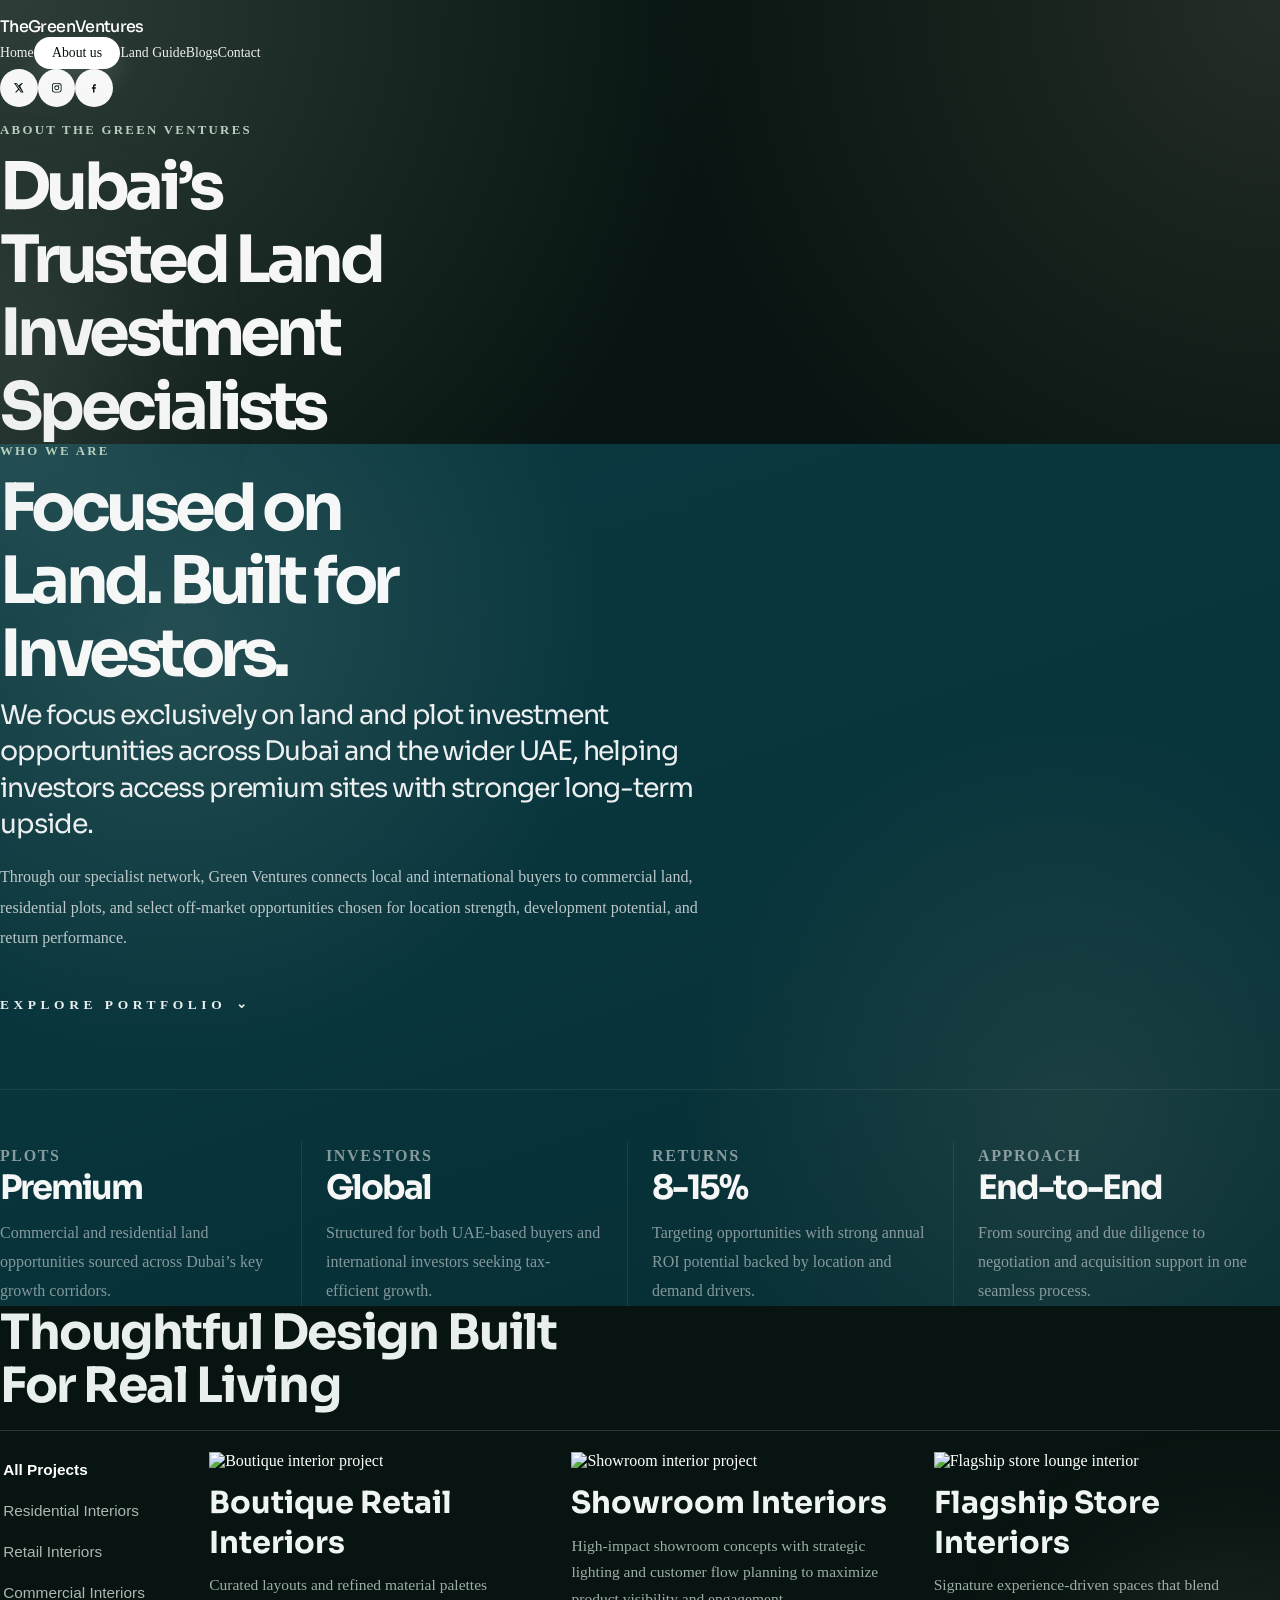
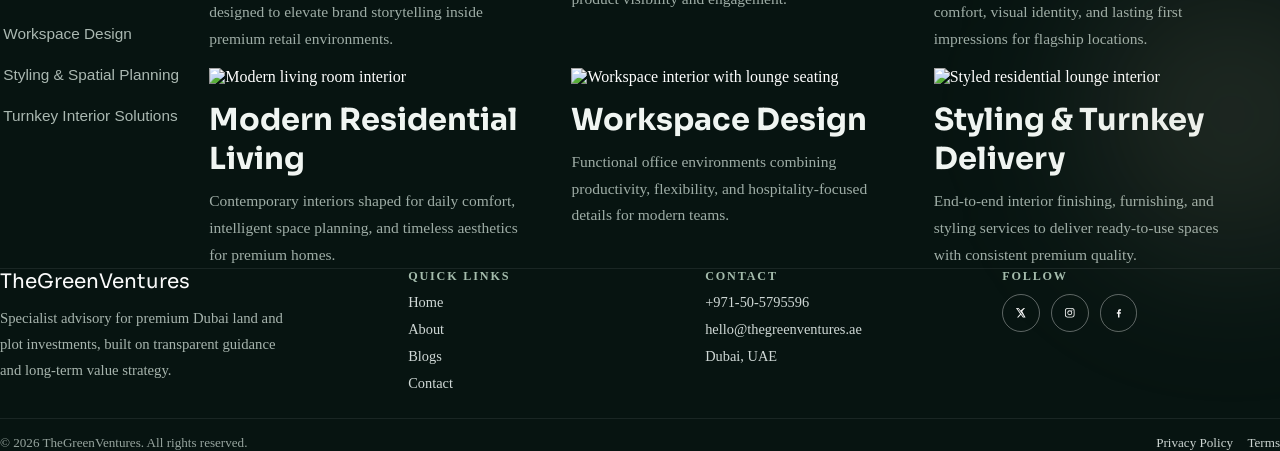
==== about.html @ e8823b94 "Add land investment guide, privacy policy, and terms of use pages" ====
<!DOCTYPE html>
<html lang="en">
  <head>
    <meta charset="UTF-8" />
    <meta name="viewport" content="width=device-width, initial-scale=1.0" />
    <title>About Us | The Green Ventures</title>
    <meta
      name="description"
      content="Learn about The Green Ventures and our specialist approach to premium Dubai land and plot investment."
    />
    <link rel="preconnect" href="https://fonts.googleapis.com" />
    <link rel="preconnect" href="https://fonts.gstatic.com" crossorigin />
    <link
      href="https://fonts.googleapis.com/css2?family=Manrope:wght@400;500;600;700;800&family=Sora:wght@400;500;600;700&display=swap"
      rel="stylesheet"
    />
    <script src="https://cdn.tailwindcss.com"></script>
    <script>
      tailwind.config = {
        theme: {
          extend: {
            colors: {
              pine: "#0f2f2a",
              forest: "#17463d",
              sage: "#b7cfbf",
              sand: "#d7c4a7",
              mist: "#eef4f1",
              ink: "#071411",
            },
            fontFamily: {
              display: ["Sora", "sans-serif"],
              body: ["Manrope", "sans-serif"],
            },
            boxShadow: {
              soft: "0 30px 70px rgba(7, 20, 17, 0.25)",
            },
          },
        },
      };
    </script>
    <link rel="stylesheet" href="assets/css/styles.css" />
  </head>
  <body class="bg-ink font-body text-mist antialiased">
    <div class="page-shell">
      <header class="site-header">
        <div class="header-bar mx-auto grid max-w-[1480px] grid-cols-[1fr_auto] items-center gap-4 px-5 py-6 md:px-8 xl:grid-cols-[1fr_auto_1fr] xl:px-12">
          <a href="index.html" class="logo-wrap">
            <span class="logo-mark">TheGreenVentures</span>
          </a>

          <nav class="nav-panel hidden items-center justify-center gap-6 xl:flex">
            <a class="nav-link" href="index.html">Home</a>
            <a class="nav-link nav-link-active" href="about.html">About us</a>
            <a class="nav-link" href="land-investment-guide.html">Land Guide</a>
            <a class="nav-link" href="blogs.html">Blogs</a>
            <a class="nav-link" href="contact.html">Contact</a>
          </nav>

          <div class="header-socials hidden items-center justify-end gap-3 xl:flex">
            <a class="social-link" href="https://x.com" aria-label="X">
              <svg viewBox="0 0 24 24" aria-hidden="true">
                <path
                  d="M18.244 2H21l-6.01 6.868L22 22h-5.49l-4.3-5.996L6.964 22H4.206l6.43-7.35L2 2h5.63l3.887 5.47zm-.963 18h1.525L6.808 3.894H5.17z"
                ></path>
              </svg>
            </a>
            <a class="social-link" href="https://www.instagram.com" aria-label="Instagram">
              <svg viewBox="0 0 24 24" aria-hidden="true">
                <path
                  d="M7.75 2h8.5A5.75 5.75 0 0 1 22 7.75v8.5A5.75 5.75 0 0 1 16.25 22h-8.5A5.75 5.75 0 0 1 2 16.25v-8.5A5.75 5.75 0 0 1 7.75 2m0 1.8A3.95 3.95 0 0 0 3.8 7.75v8.5a3.95 3.95 0 0 0 3.95 3.95h8.5a3.95 3.95 0 0 0 3.95-3.95v-8.5a3.95 3.95 0 0 0-3.95-3.95zm8.9 1.35a1.2 1.2 0 1 1 0 2.4 1.2 1.2 0 0 1 0-2.4M12 6.85A5.15 5.15 0 1 1 6.85 12 5.15 5.15 0 0 1 12 6.85m0 1.8A3.35 3.35 0 1 0 15.35 12 3.36 3.36 0 0 0 12 8.65"
                ></path>
              </svg>
            </a>
            <a class="social-link" href="https://www.facebook.com" aria-label="Facebook">
              <svg viewBox="0 0 24 24" aria-hidden="true">
                <path
                  d="M13.5 22v-8h2.68l.4-3h-3.08V9.08c0-.87.25-1.46 1.5-1.46h1.6V4.94a19.45 19.45 0 0 0-2.33-.12c-2.3 0-3.87 1.4-3.87 4v2.18H8v3h2.4v8z"
                ></path>
              </svg>
            </a>
          </div>

          <button
            class="menu-toggle xl:hidden"
            type="button"
            aria-expanded="false"
            aria-controls="mobile-menu"
            aria-label="Open menu"
          >
            <span></span>
            <span></span>
          </button>
        </div>

        <div id="mobile-menu" class="mobile-menu xl:hidden">
          <div class="mobile-menu-panel mx-5 rounded-[28px] px-5 py-5 shadow-soft">
            <a class="mobile-link" href="index.html">Home</a>
            <a class="mobile-link mobile-link-active" href="about.html">About us</a>
            <a class="mobile-link" href="land-investment-guide.html">Land Guide</a>
            <a class="mobile-link" href="blogs.html">Blogs</a>
            <a class="mobile-link" href="contact.html">Contact</a>
          </div>
        </div>
      </header>

      <main>
        <section class="px-5 pb-10 pt-12 md:px-8 xl:px-12">
          <div class="mx-auto max-w-[1480px]">
            <p class="section-kicker">About The Green Ventures</p>
            <h1 class="about-title">Dubai’s Trusted Land Investment Specialists</h1>
          </div>
        </section>

        <section class="about-section px-5 py-24 md:px-8 md:py-28 xl:px-12">
          <div class="mx-auto max-w-[1480px]">
            <div class="grid gap-12 lg:grid-cols-[1fr_0.95fr] lg:gap-20">
              <div>
                <p class="section-kicker">Who We Are</p>
                <h2 class="about-title">Focused on Land. Built for Investors.</h2>
              </div>
              <div class="about-copy-wrap">
                <p class="about-lead">
                  We focus exclusively on land and plot investment opportunities across Dubai and the wider UAE,
                  helping investors access premium sites with stronger long-term upside.
                </p>
                <p class="section-copy">
                  Through our specialist network, Green Ventures connects local and international buyers to commercial
                  land, residential plots, and select off-market opportunities chosen for location strength,
                  development potential, and return performance.
                </p>
                <a href="index.html" class="about-link">Explore Portfolio</a>
              </div>
            </div>

            <div class="about-divider"></div>

            <div class="about-stats">
              <article class="about-stat">
                <p class="about-stat-label">Plots</p>
                <h3>Premium</h3>
                <p>Commercial and residential land opportunities sourced across Dubai’s key growth corridors.</p>
              </article>
              <article class="about-stat">
                <p class="about-stat-label">Investors</p>
                <h3>Global</h3>
                <p>Structured for both UAE-based buyers and international investors seeking tax-efficient growth.</p>
              </article>
              <article class="about-stat">
                <p class="about-stat-label">Returns</p>
                <h3>8-15%</h3>
                <p>Targeting opportunities with strong annual ROI potential backed by location and demand drivers.</p>
              </article>
              <article class="about-stat">
                <p class="about-stat-label">Approach</p>
                <h3>End-to-End</h3>
                <p>From sourcing and due diligence to negotiation and acquisition support in one seamless process.</p>
              </article>
            </div>
          </div>
        </section>

        <section class="about-gallery-section px-5 pb-24 md:px-8 md:pb-28 xl:px-12">
          <div class="mx-auto max-w-[1480px]">
            <div class="about-gallery-head">
              <h2>Thoughtful Design Built For Real Living</h2>
            </div>

            <div class="about-gallery-layout">
              <aside class="about-gallery-filters" aria-label="Project categories">
                <button class="about-gallery-filter is-active js-project-filter" type="button" data-filter="all">
                  All Projects
                </button>
                <button class="about-gallery-filter js-project-filter" type="button" data-filter="residential">
                  Residential Interiors
                </button>
                <button class="about-gallery-filter js-project-filter" type="button" data-filter="retail">
                  Retail Interiors
                </button>
                <button class="about-gallery-filter js-project-filter" type="button" data-filter="commercial">
                  Commercial Interiors
                </button>
                <button class="about-gallery-filter js-project-filter" type="button" data-filter="workspace">
                  Workspace Design
                </button>
                <button class="about-gallery-filter js-project-filter" type="button" data-filter="styling">
                  Styling & Spatial Planning
                </button>
                <button class="about-gallery-filter js-project-filter" type="button" data-filter="turnkey">
                  Turnkey Interior Solutions
                </button>
              </aside>

              <div class="about-gallery-grid">
                <article class="about-project-card js-project-card" data-category="retail">
                  <img src="https://images.pexels.com/photos/276583/pexels-photo-276583.jpeg" alt="Boutique interior project" />
                  <h3>Boutique Retail Interiors</h3>
                  <p>
                    Curated layouts and refined material palettes designed to elevate brand storytelling inside premium
                    retail environments.
                  </p>
                </article>

                <article class="about-project-card js-project-card" data-category="commercial">
                  <img src="https://images.pexels.com/photos/1457842/pexels-photo-1457842.jpeg" alt="Showroom interior project" />
                  <h3>Showroom Interiors</h3>
                  <p>
                    High-impact showroom concepts with strategic lighting and customer flow planning to maximize product
                    visibility and engagement.
                  </p>
                </article>

                <article class="about-project-card js-project-card" data-category="retail">
                  <img src="https://images.pexels.com/photos/6585761/pexels-photo-6585761.jpeg" alt="Flagship store lounge interior" />
                  <h3>Flagship Store Interiors</h3>
                  <p>
                    Signature experience-driven spaces that blend comfort, visual identity, and lasting first
                    impressions for flagship locations.
                  </p>
                </article>

                <article class="about-project-card js-project-card" data-category="residential">
                  <img src="https://images.pexels.com/photos/1643383/pexels-photo-1643383.jpeg" alt="Modern living room interior" />
                  <h3>Modern Residential Living</h3>
                  <p>
                    Contemporary interiors shaped for daily comfort, intelligent space planning, and timeless
                    aesthetics for premium homes.
                  </p>
                </article>

                <article class="about-project-card js-project-card" data-category="workspace">
                  <img src="https://images.pexels.com/photos/260931/pexels-photo-260931.jpeg" alt="Workspace interior with lounge seating" />
                  <h3>Workspace Design</h3>
                  <p>
                    Functional office environments combining productivity, flexibility, and hospitality-focused details
                    for modern teams.
                  </p>
                </article>

                <article class="about-project-card js-project-card" data-category="styling turnkey">
                  <img src="https://images.pexels.com/photos/1454806/pexels-photo-1454806.jpeg" alt="Styled residential lounge interior" />
                  <h3>Styling & Turnkey Delivery</h3>
                  <p>
                    End-to-end interior finishing, furnishing, and styling services to deliver ready-to-use spaces with
                    consistent premium quality.
                  </p>
                </article>
              </div>
            </div>
          </div>
        </section>
      </main>

      <footer id="contact" class="site-footer px-5 py-14 md:px-8 md:py-16 xl:px-12">
        <div class="mx-auto max-w-[1480px]">
          <div class="footer-top">
            <div>
              <p class="footer-brand">TheGreenVentures</p>
              <p class="footer-tagline">
                Specialist advisory for premium Dubai land and plot investments, built on transparent guidance and
                long-term value strategy.
              </p>
            </div>

            <div class="footer-links">
              <p>Quick Links</p>
              <a href="index.html">Home</a>
              <a href="about.html">About</a>
              <a href="blogs.html">Blogs</a>
              <a href="contact.html">Contact</a>
            </div>

            <div class="footer-contact">
              <p>Contact</p>
              <a href="tel:+971505795596">+971-50-5795596</a>
              <a href="mailto:hello@thegreenventures.ae">hello@thegreenventures.ae</a>
              <span>Dubai, UAE</span>
            </div>

            <div class="footer-social">
              <p>Follow</p>
              <div>
                <a class="social-link" href="https://x.com" aria-label="X">
                  <svg viewBox="0 0 24 24" aria-hidden="true">
                    <path
                      d="M18.244 2H21l-6.01 6.868L22 22h-5.49l-4.3-5.996L6.964 22H4.206l6.43-7.35L2 2h5.63l3.887 5.47zm-.963 18h1.525L6.808 3.894H5.17z"
                    ></path>
                  </svg>
                </a>
                <a class="social-link" href="https://www.instagram.com" aria-label="Instagram">
                  <svg viewBox="0 0 24 24" aria-hidden="true">
                    <path
                      d="M7.75 2h8.5A5.75 5.75 0 0 1 22 7.75v8.5A5.75 5.75 0 0 1 16.25 22h-8.5A5.75 5.75 0 0 1 2 16.25v-8.5A5.75 5.75 0 0 1 7.75 2m0 1.8A3.95 3.95 0 0 0 3.8 7.75v8.5a3.95 3.95 0 0 0 3.95 3.95h8.5a3.95 3.95 0 0 0 3.95-3.95v-8.5a3.95 3.95 0 0 0-3.95-3.95zm8.9 1.35a1.2 1.2 0 1 1 0 2.4 1.2 1.2 0 0 1 0-2.4M12 6.85A5.15 5.15 0 1 1 6.85 12 5.15 5.15 0 0 1 12 6.85m0 1.8A3.35 3.35 0 1 0 15.35 12 3.36 3.36 0 0 0 12 8.65"
                    ></path>
                  </svg>
                </a>
                <a class="social-link" href="https://www.facebook.com" aria-label="Facebook">
                  <svg viewBox="0 0 24 24" aria-hidden="true">
                    <path
                      d="M13.5 22v-8h2.68l.4-3h-3.08V9.08c0-.87.25-1.46 1.5-1.46h1.6V4.94a19.45 19.45 0 0 0-2.33-.12c-2.3 0-3.87 1.4-3.87 4v2.18H8v3h2.4v8z"
                    ></path>
                  </svg>
                </a>
              </div>
            </div>
          </div>

          <div class="footer-bottom">
            <p>© 2026 TheGreenVentures. All rights reserved.</p>
            <div>
              <a href="privacy.html">Privacy Policy</a>
              <a href="terms.html">Terms</a>
            </div>
          </div>
        </div>
      </footer>
    </div>

    <script src="https://code.jquery.com/jquery-3.7.1.min.js"></script>
    <script src="assets/js/main.js"></script>
  </body>
</html>
---- assets/css/styles.css ----
:root {
  color-scheme: dark;
  --page-bg: #071411;
  --header-glass: rgba(223, 236, 230, 0.09);
  --panel-stroke: rgba(255, 255, 255, 0.14);
  --text-soft: rgba(255, 255, 255, 0.72);
  --text-muted: rgba(255, 255, 255, 0.58);
  --hero-image:
    url("../images/hero-image1.png");
}

*,
*::before,
*::after {
  box-sizing: border-box;
}

html {
  scroll-behavior: smooth;
}

body {
  margin: 0;
  min-height: 100vh;
  background:
    radial-gradient(circle at top left, rgba(183, 207, 191, 0.22), transparent 30%),
    radial-gradient(circle at top right, rgba(215, 196, 167, 0.14), transparent 26%),
    var(--page-bg);
}

a {
  text-decoration: none;
}

button,
a {
  -webkit-tap-highlight-color: transparent;
}

.page-shell {
  position: relative;
  overflow: clip;
}

.page-shell::before,
.page-shell::after {
  content: "";
  position: absolute;
  border-radius: 999px;
  filter: blur(80px);
  pointer-events: none;
  z-index: 0;
}

.page-shell::before {
  top: 16rem;
  left: -9rem;
  width: 16rem;
  height: 16rem;
  background: rgba(183, 207, 191, 0.14);
}

.page-shell::after {
  right: -6rem;
  bottom: 12rem;
  width: 18rem;
  height: 18rem;
  background: rgba(215, 196, 167, 0.12);
}

.site-header {
  transition:
    background-color 220ms ease,
    backdrop-filter 220ms ease,
    border-color 220ms ease,
    padding 220ms ease;
}

.site-header.is-scrolled {
  backdrop-filter: blur(18px);
  background: linear-gradient(180deg, rgba(8, 19, 16, 0.24), rgba(8, 19, 16, 0.08));
}

.header-bar {
  position: relative;
  padding-top: 1rem;
  padding-bottom: 1rem;
  transition: padding 220ms ease;
}

.site-header.is-scrolled .header-bar {
  padding-top: 0.5rem;
  padding-bottom: 0.5rem;
}

.logo-wrap {
  display: inline-flex;
  flex-direction: row;
  align-items: center;
  color: white;
}

.logo-mark {
  font-family: "Sora", sans-serif;
  font-size: 1rem;
  font-weight: 500;
  letter-spacing: -0.04em;
  white-space: nowrap;
}

.nav-panel {
  display: none;
  justify-self: center;
}

.nav-link {
  border-radius: 999px;
  padding: 0.5rem 0;
  font-size: 0.86rem;
  font-weight: 500;
  color: rgba(255, 255, 255, 0.92);
  transition:
    background-color 180ms ease,
    color 180ms ease,
    transform 180ms ease;
}

.nav-link:hover {
  color: white;
  transform: translateY(-1px);
}

.nav-link-active {
  background: white;
  color: #071411;
  padding: 0.5rem 1.15rem;
  box-shadow: 0 12px 24px rgba(255, 255, 255, 0.12);
}

.nav-link-active:hover {
  color: #071411;
  background: white;
}

.header-socials {
  display: none;
  justify-self: end;
}

.social-link {
  display: inline-flex;
  align-items: center;
  justify-content: center;
  width: 2.35rem;
  height: 2.35rem;
  border-radius: 999px;
  border: 0;
  background: rgba(255, 255, 255, 0.96);
  color: #071411;
  transition:
    transform 180ms ease,
    background-color 180ms ease,
    color 180ms ease;
}

.social-link:hover {
  background: rgba(255, 255, 255, 0.82);
  color: #071411;
  transform: translateY(-2px);
}

.social-link svg {
  width: 0.72rem;
  height: 0.72rem;
  fill: currentColor;
}

.menu-toggle {
  display: inline-flex;
  flex-direction: column;
  justify-content: center;
  gap: 0.34rem;
  width: 3.2rem;
  height: 3.2rem;
  border: 1px solid rgba(255, 255, 255, 0.14);
  border-radius: 999px;
  background: rgba(255, 255, 255, 0.12);
  backdrop-filter: blur(18px);
  padding: 0 0.85rem;
}

@media (min-width: 1280px) {
  .nav-panel {
    display: flex;
  }

  .header-socials {
    display: flex;
  }

  .menu-toggle {
    display: none;
  }
}

.menu-toggle span {
  display: block;
  height: 2px;
  width: 100%;
  background: white;
  transition:
    transform 180ms ease,
    opacity 180ms ease;
}

.menu-toggle.is-open span:first-child {
  transform: translateY(5px) rotate(45deg);
}

.menu-toggle.is-open span:last-child {
  transform: translateY(-5px) rotate(-45deg);
}

.mobile-menu {
  display: none;
  padding-bottom: 1rem;
}

.mobile-menu-panel {
  border: 1px solid rgba(255, 255, 255, 0.14);
  background: rgba(11, 28, 24, 0.82);
  backdrop-filter: blur(26px);
}

.mobile-link {
  display: block;
  padding: 0.95rem 0;
  border-bottom: 1px solid rgba(255, 255, 255, 0.08);
  color: white;
  font-size: 1rem;
  font-weight: 600;
}

.mobile-link:last-of-type {
  border-bottom: 0;
}

.mobile-link-active {
  color: #b7cfbf;
}

.hero-shell {
  background: #10201d;
}

.hero-media,
.hero-overlay {
  position: absolute;
  inset: 0;
}

.hero-media {
  background:
    linear-gradient(105deg, rgba(15, 47, 42, 0.20), rgba(23, 70, 61, 0.28) 48%, rgba(7, 20, 17, 0.20)),
    var(--hero-image) center center / cover no-repeat;
  transform: scale(1.05);
  transform-origin: center;
  transition: transform 500ms ease-out;
}

.hero-overlay {
  background:
    linear-gradient(180deg, rgba(10, 20, 17, 0.14) 0%, rgba(15, 47, 42, 0.2) 38%, rgba(7, 20, 17, 0.72) 100%),
    linear-gradient(90deg, rgba(7, 20, 17, 0.36) 0%, rgba(23, 70, 61, 0.11) 42%, rgba(7, 20, 17, 0.3) 100%);
}

.hero-content {
  transition: transform 260ms ease-out;
}

.hero-title {
  margin: 0;
  max-width: 12ch;
  font-size: clamp(3.4rem, 6.3vw, 6.4rem);
  line-height: 0.94;
  font-weight: 500;
  letter-spacing: -0.08em;
  text-wrap: balance;
}

.hero-intro {
  display: flex;
  max-width: 46rem;
  flex-direction: column;
  gap: 1.4rem;
}

.hero-description {
  margin: 0;
  max-width: 40rem;
  font-size: clamp(0.98rem, 1.2vw, 1.16rem);
  line-height: 1.7;
  color: rgba(255, 255, 255, 0.88);
}

.hero-cta-group {
  display: flex;
  align-items: center;
  gap: 0.8rem;
  flex-wrap: wrap;
}

.hero-cta {
  display: inline-flex;
  gap: 0.58rem;
  width: fit-content;
  align-items: center;
  justify-content: center;
  border-radius: 999px;
  border: 0;
  background: linear-gradient(135deg, rgba(15, 47, 42, 0.94), rgba(23, 70, 61, 0.9));
  box-shadow: 0 14px 34px rgba(7, 20, 17, 0.35);
  padding: 1rem 1.75rem;
  font-size: 0.78rem;
  font-weight: 800;
  letter-spacing: 0.2em;
  text-transform: uppercase;
  color: white;
  transition:
    transform 180ms ease,
    background-color 180ms ease,
    box-shadow 180ms ease;
}

.hero-cta img {
  width: 0.92rem;
  height: 0.92rem;
  filter: invert(97%) sepia(8%) saturate(287%) hue-rotate(77deg) brightness(104%) contrast(96%);
}

.hero-cta:hover {
  background: linear-gradient(135deg, rgba(15, 47, 42, 1), rgba(23, 70, 61, 0.96));
  box-shadow: 0 16px 38px rgba(7, 20, 17, 0.46);
  transform: translateY(-2px);
}

.hero-cta-secondary {
  background: linear-gradient(135deg, rgba(183, 207, 191, 0.95), rgba(162, 189, 171, 0.9));
  color: #0f2f2a;
  box-shadow: 0 14px 30px rgba(7, 20, 17, 0.2);
}

.hero-cta-secondary:hover {
  background: linear-gradient(135deg, rgba(197, 218, 203, 0.98), rgba(173, 199, 181, 0.95));
  box-shadow: 0 16px 34px rgba(7, 20, 17, 0.26);
}

.feature-card,
.detail-card {
  border: 1px solid rgba(255, 255, 255, 0.12);
  background: rgba(238, 244, 241, 0.1);
  backdrop-filter: blur(26px);
  box-shadow: 0 30px 70px rgba(7, 20, 17, 0.24);
}

.feature-card {
  display: grid;
  grid-template-columns: 110px 1fr;
  gap: 1rem;
  align-items: center;
  border-radius: 28px;
  padding: 1rem;
}

.feature-card-thumb {
  display: flex;
  align-items: center;
  justify-content: center;
  min-height: 132px;
  border-radius: 22px;
  background:
    radial-gradient(circle at top, rgba(255, 255, 255, 0.6), transparent 55%),
    linear-gradient(180deg, rgba(215, 196, 167, 0.95), rgba(183, 207, 191, 0.85));
  color: #17463d;
  font-family: "Sora", sans-serif;
  font-size: 2rem;
  font-weight: 700;
}

.feature-card-copy {
  color: white;
}

.feature-card-label {
  margin: 0 0 0.45rem;
  font-size: 0.82rem;
  font-weight: 700;
  letter-spacing: 0.18em;
  text-transform: uppercase;
  color: rgba(255, 255, 255, 0.6);
}

.feature-card h2 {
  margin: 0;
  font-size: 1.5rem;
  font-family: "Sora", sans-serif;
}

.feature-card p {
  margin: 0.65rem 0 0;
  color: var(--text-soft);
  line-height: 1.7;
}

.feature-card a {
  display: inline-flex;
  align-items: center;
  gap: 0.5rem;
  margin-top: 1rem;
  font-size: 0.82rem;
  font-weight: 800;
  letter-spacing: 0.22em;
  text-transform: uppercase;
  color: white;
}

.feature-card a::after {
  content: "↗";
  font-size: 1rem;
}

.detail-card {
  border-radius: 28px;
  padding: 1.7rem;
}

.detail-label,
.section-kicker {
  margin: 0 0 0.85rem;
  font-size: 0.8rem;
  font-weight: 800;
  letter-spacing: 0.18em;
  text-transform: uppercase;
  color: #b7cfbf;
}

.detail-card h3 {
  margin: 0 0 0.8rem;
  font-family: "Sora", sans-serif;
  font-size: 2.1rem;
  letter-spacing: -0.05em;
  color: white;
}

.detail-card p,
.section-copy {
  margin: 0;
  font-size: 1rem;
  line-height: 1.9;
  color: var(--text-soft);
}

.about-section {
  background:
    radial-gradient(circle at 14% 22%, rgba(183, 207, 191, 0.15), transparent 33%),
    radial-gradient(circle at 84% 78%, rgba(215, 196, 167, 0.1), transparent 31%),
    linear-gradient(162deg, #0b3941 0%, #08343b 55%, #062d33 100%);
}

.about-title {
  margin: 0;
  max-width: 8ch;
  font-family: "Sora", sans-serif;
  font-size: clamp(2.9rem, 5.1vw, 5rem);
  line-height: 1.12;
  letter-spacing: -0.07em;
  color: rgba(255, 255, 255, 0.96);
}

.about-copy-wrap {
  display: flex;
  max-width: 44rem;
  flex-direction: column;
  gap: 1.25rem;
  padding-top: 0.35rem;
}

.about-lead {
  margin: 0;
  font-family: "Sora", sans-serif;
  font-size: clamp(1.4rem, 2.1vw, 2.1rem);
  line-height: 1.35;
  letter-spacing: -0.04em;
  color: rgba(255, 255, 255, 0.92);
}

.about-link {
  display: inline-flex;
  width: fit-content;
  margin-top: 1.5rem;
  font-size: 0.84rem;
  font-weight: 800;
  letter-spacing: 0.34em;
  text-transform: uppercase;
  color: rgba(255, 255, 255, 0.92);
}

.about-link::after {
  content: "⌄";
  margin-left: 0.6rem;
  font-size: 0.8rem;
  transform: translateY(-1px);
}

.about-divider {
  margin-top: 4.75rem;
  height: 1px;
  background: rgba(255, 255, 255, 0.08);
}

.about-stats {
  display: grid;
  grid-template-columns: repeat(4, minmax(0, 1fr));
  gap: 1.5rem;
  padding-top: 3.25rem;
}

.about-stat {
  padding-right: 1.5rem;
  border-right: 1px solid rgba(255, 255, 255, 0.08);
}

.about-stat:last-child {
  border-right: 0;
}

.about-stat-label {
  margin: 0 0 1.75rem;
  font-size: 0.82rem;
  font-weight: 700;
  letter-spacing: 0.1em;
  text-transform: uppercase;
  color: rgba(255, 255, 255, 0.45);
}

.about-stat h3 {
  margin: 0 0 0.9rem;
  font-family: "Sora", sans-serif;
  font-size: clamp(2.1rem, 2.5vw, 2.95rem);
  line-height: 1;
  letter-spacing: -0.06em;
  color: rgba(255, 255, 255, 0.96);
}

.about-stat p {
  margin: 0;
  max-width: 18rem;
  font-size: 1rem;
  line-height: 1.8;
  color: rgba(255, 255, 255, 0.5);
}

.about-gallery-section {
  position: relative;
}

.about-gallery-head {
  padding-bottom: 1.1rem;
  border-bottom: 1px solid rgba(183, 207, 191, 0.2);
}

.about-gallery-head h2 {
  margin: 0;
  max-width: 16ch;
  font-family: "Sora", sans-serif;
  font-size: clamp(1.8rem, 3.8vw, 3.2rem);
  line-height: 1.1;
  letter-spacing: -0.03em;
  color: rgba(242, 249, 246, 0.96);
}

.about-gallery-layout {
  display: grid;
  grid-template-columns: 190px minmax(0, 1fr);
  gap: 1.2rem;
  margin-top: 1.3rem;
}

.about-gallery-filters {
  display: grid;
  align-content: start;
  gap: 0.32rem;
}

.about-gallery-filter {
  border: 0;
  background: transparent;
  padding: 0.45rem 0.2rem;
  text-align: left;
  font-size: 0.96rem;
  line-height: 1.4;
  color: rgba(211, 225, 217, 0.8);
  cursor: pointer;
  transition: color 180ms ease, transform 180ms ease;
}

.about-gallery-filter:hover {
  color: rgba(244, 250, 247, 0.96);
  transform: translateX(2px);
}

.about-gallery-filter.is-active {
  color: #ffffff;
  font-weight: 700;
}

.about-gallery-grid {
  display: grid;
  grid-template-columns: repeat(3, minmax(0, 1fr));
  gap: 1rem;
}

.about-project-card {
  border: 0;
  border-radius: 0;
  overflow: hidden;
  background: transparent;
  opacity: 1;
  transform: translateY(0);
  transition:
    opacity 320ms ease,
    transform 320ms ease,
    box-shadow 220ms ease;
}

.about-project-card.is-hidden {
  display: none;
}

.about-project-card.is-hiding,
.about-project-card.is-showing {
  opacity: 0;
  transform: translateY(10px);
}

.about-project-card:hover {
  box-shadow: 0 18px 32px rgba(0, 0, 0, 0.24);
}

.about-project-card img {
  width: 100%;
  aspect-ratio: 4 / 3;
  object-fit: cover;
}

.about-project-card h3 {
  margin: 0.9rem 0 0;
  font-family: "Sora", sans-serif;
  font-size: 1.9rem;
  line-height: 1.3;
  color: rgba(245, 250, 247, 0.98);
}

.about-project-card p {
  margin: 0.55rem 0 0;
  max-width: 40ch;
  font-size: 0.97rem;
  line-height: 1.72;
  color: rgba(212, 226, 218, 0.74);
}

.showcase-section {
  background: #ffffff;
}

.about-showcase {
  position: relative;
  overflow: hidden;
  max-width: 1080px;
  min-height: clamp(320px, 40vw, 520px);
  margin: 0 auto;
  border-radius: 0;
  background: #111111;
  box-shadow: 0 30px 70px rgba(7, 20, 17, 0.12);
}

.about-showcase-image {
  display: block;
  width: 100%;
  height: 100%;
  min-height: clamp(320px, 40vw, 520px);
  object-fit: cover;
}

.about-showcase-overlay {
  position: absolute;
  inset: 0;
  display: flex;
  flex-direction: column;
  align-items: center;
  justify-content: center;
  padding: 2rem;
  text-align: center;
  background: linear-gradient(180deg, rgba(7, 20, 17, 0.18), rgba(7, 20, 17, 0.35));
}

.about-showcase-kicker {
  margin-bottom: 1rem;
  color: rgba(255, 255, 255, 0.72);
}

.about-showcase-title {
  margin: 0;
  max-width: 14ch;
  font-family: "Sora", sans-serif;
  font-size: clamp(2.7rem, 5vw, 5rem);
  line-height: 1.05;
  letter-spacing: -0.07em;
  color: rgba(255, 255, 255, 0.97);
}

.about-showcase-copy {
  margin: 1.4rem 0 0;
  max-width: 50rem;
  font-size: clamp(1rem, 1.45vw, 1.28rem);
  line-height: 1.85;
  color: rgba(255, 255, 255, 0.76);
}

.about-showcase-faces {
  display: flex;
  margin-top: 2rem;
}

.about-showcase-avatar {
  display: inline-flex;
  align-items: center;
  justify-content: center;
  width: 3.35rem;
  height: 3.35rem;
  margin-left: -0.45rem;
  border: 2px solid rgba(255, 255, 255, 0.35);
  border-radius: 999px;
  object-fit: cover;
  background: rgba(255, 255, 255, 0.9);
}

.about-showcase-avatar:first-child {
  margin-left: 0;
}

.about-showcase-rating {
  margin-top: 1.6rem;
  text-align: center;
}

.about-showcase-stars {
  font-size: 1.2rem;
  letter-spacing: 0.3em;
  color: #facc15;
}

.about-showcase-rating p {
  margin: 0.9rem 0 0;
  font-size: 0.92rem;
  font-weight: 700;
  letter-spacing: 0.42em;
  text-transform: uppercase;
  color: rgba(255, 255, 255, 0.84);
}

.section-title {
  margin: 0;
  max-width: 12ch;
  font-family: "Sora", sans-serif;
  font-size: clamp(2.4rem, 4vw, 4.6rem);
  line-height: 1.04;
  letter-spacing: -0.06em;
  color: white;
}

.services-section {
  background:
    radial-gradient(circle at 12% 18%, rgba(183, 207, 191, 0.16), transparent 32%),
    radial-gradient(circle at 86% 78%, rgba(215, 196, 167, 0.1), transparent 34%),
    linear-gradient(160deg, #0a3a41 0%, #083238 48%, #062a2f 100%);
}

.services-heading {
  margin: 0;
  max-width: 100%;
  font-family: "Sora", sans-serif;
  font-size: clamp(2.1rem, 3.6vw, 3.2rem);
  line-height: 1.1;
  letter-spacing: -0.04em;
  color: rgba(255, 255, 255, 0.96);
}

.services-intro {
  max-width: 760px;
  margin: 0 auto;
  text-align: center;
}

.services-subcopy {
  margin: 1rem 0 0;
  font-size: clamp(1rem, 1.3vw, 1.24rem);
  line-height: 1.8;
  color: rgba(255, 255, 255, 0.82);
}

.investment-grid {
  display: grid;
  grid-template-columns: repeat(4, minmax(0, 1fr));
  gap: 1rem;
  margin-top: 2.2rem;
}

.investment-card {
  border: 1px solid rgba(214, 198, 164, 0.3);
  border-radius: 14px;
  background:
    linear-gradient(180deg, rgba(255, 255, 255, 0.04), rgba(255, 255, 255, 0.02)),
    rgba(5, 37, 41, 0.76);
  backdrop-filter: blur(10px);
  box-shadow: 0 16px 38px rgba(5, 18, 16, 0.22);
  padding: 1rem 1rem 0.95rem;
  transition:
    transform 220ms ease,
    box-shadow 220ms ease,
    border-color 220ms ease,
    background-color 220ms ease;
}

.investment-card:hover {
  transform: translateY(-4px);
  border-color: rgba(242, 224, 184, 0.55);
  box-shadow:
    0 22px 48px rgba(5, 18, 16, 0.34),
    0 0 0 1px rgba(242, 224, 184, 0.12) inset;
  background:
    linear-gradient(180deg, rgba(255, 255, 255, 0.07), rgba(255, 255, 255, 0.03)),
    rgba(5, 37, 41, 0.84);
}

.investment-card:hover .investment-location {
  color: rgba(250, 241, 222, 0.98);
}

.investment-card-top {
  display: flex;
  align-items: center;
  justify-content: space-between;
  gap: 0.65rem;
}

.investment-location {
  margin: 0;
  font-family: "Sora", sans-serif;
  font-size: 1.34rem;
  font-weight: 600;
  line-height: 1.2;
  color: rgba(255, 255, 255, 0.96);
}

.investment-badge {
  border: 1px solid rgba(214, 198, 164, 0.35);
  border-radius: 999px;
  padding: 0.28rem 0.58rem;
  font-size: 0.64rem;
  font-weight: 700;
  letter-spacing: 0.08em;
  text-transform: uppercase;
  color: rgba(242, 224, 184, 0.94);
  background: rgba(214, 198, 164, 0.1);
}

.investment-note {
  margin: 0.78rem 0 0;
  font-size: 0.9rem;
  line-height: 1.62;
  color: rgba(226, 236, 230, 0.72);
}

.investment-metrics {
  display: grid;
  gap: 0.5rem;
  margin-top: 0.92rem;
  padding-top: 0.72rem;
  border-top: 1px solid rgba(214, 198, 164, 0.16);
}

.investment-metrics p {
  display: flex;
  justify-content: space-between;
  align-items: baseline;
  gap: 0.9rem;
  margin: 0;
  font-size: 0.86rem;
  color: rgba(229, 235, 231, 0.8);
}

.investment-metrics strong {
  font-weight: 700;
  color: rgba(242, 224, 184, 0.96);
}

.investment-metrics span {
  font-weight: 600;
  color: rgba(247, 250, 248, 0.95);
}

.featured-plot-section {
  background: #ffffff;
}

.featured-plot-shell {
  position: relative;
  overflow: hidden;
  border-radius: 18px;
  min-height: clamp(540px, 58vw, 700px);
  background: #0d2926;
  box-shadow: 0 26px 60px rgba(8, 22, 20, 0.2);
}

.featured-plot-bg {
  position: absolute;
  inset: 0;
  width: 100%;
  height: 100%;
  object-fit: cover;
}

.featured-plot-overlay {
  position: absolute;
  inset: 0;
  background:
    linear-gradient(100deg, rgba(0, 0, 0, 0.42) 0%, rgba(0, 0, 0, 0.28) 45%, rgba(0, 0, 0, 0.16) 100%),
    linear-gradient(180deg, rgba(0, 0, 0, 0.08) 0%, rgba(0, 0, 0, 0.34) 100%);
}

.featured-plot-content {
  position: relative;
  z-index: 1;
  display: grid;
  grid-template-columns: minmax(0, 1.45fr) minmax(0, 0.8fr);
  align-items: end;
  gap: 2rem;
  min-height: clamp(540px, 58vw, 700px);
  padding: 2.2rem;
}

.featured-plot-left {
  max-width: 690px;
}

.featured-plot-kicker {
  margin: 0;
  font-size: 0.8rem;
  font-weight: 800;
  letter-spacing: 0.2em;
  text-transform: uppercase;
  color: rgba(242, 224, 184, 0.96);
}

.featured-plot-title {
  margin: 0.8rem 0 0;
  font-family: "Sora", sans-serif;
  font-size: clamp(2.4rem, 4.8vw, 5rem);
  line-height: 0.95;
  letter-spacing: -0.05em;
  color: #ffffff;
  text-transform: uppercase;
}

.featured-plot-subtitle {
  margin: 1rem 0 0;
  font-family: "Sora", sans-serif;
  font-size: clamp(1rem, 1.5vw, 1.35rem);
  color: rgba(255, 255, 255, 0.94);
}

.featured-plot-copy {
  margin: 1rem 0 0;
  max-width: 56ch;
  font-size: 0.99rem;
  line-height: 1.75;
  color: rgba(231, 239, 233, 0.82);
}

.featured-plot-specs {
  display: grid;
  grid-template-columns: repeat(2, minmax(0, 1fr));
  gap: 0.85rem 1.1rem;
  margin-top: 1.35rem;
}

.featured-plot-specs p,
.featured-plot-stat {
  border: 1px solid rgba(255, 255, 255, 0.14);
  border-radius: 16px;
  background: rgba(255, 255, 255, 0.12);
  backdrop-filter: blur(12px);
  -webkit-backdrop-filter: blur(12px);
}

.featured-plot-specs p {
  margin: 0;
  display: grid;
  gap: 0.22rem;
  padding: 0.72rem 0.8rem;
}

.featured-plot-specs span {
  font-size: 0.68rem;
  font-weight: 700;
  letter-spacing: 0.14em;
  text-transform: uppercase;
  color: rgba(255, 255, 255, 0.72);
}

.featured-plot-specs strong {
  font-size: 0.95rem;
  font-weight: 700;
  color: rgba(255, 255, 255, 0.96);
}

.featured-plot-actions {
  display: flex;
  align-items: center;
  gap: 0.85rem;
  margin-top: 1.25rem;
  flex-wrap: wrap;
}

.featured-plot-cta,
.featured-plot-phone {
  display: inline-flex;
  align-items: center;
  justify-content: center;
  border-radius: 999px;
  padding: 0.8rem 1.2rem;
  font-size: 0.72rem;
  font-weight: 800;
  letter-spacing: 0.16em;
  text-transform: uppercase;
}

.featured-plot-cta {
  background: linear-gradient(135deg, #15544b, #1d6a5d);
  color: #ffffff;
}

.featured-plot-phone {
  border: 1px solid rgba(255, 255, 255, 0.14);
  color: rgba(255, 255, 255, 0.92);
  background: rgba(255, 255, 255, 0.12);
  backdrop-filter: blur(12px);
  -webkit-backdrop-filter: blur(12px);
}

.featured-plot-right {
  position: relative;
  justify-self: end;
  width: min(360px, 100%);
  height: 560px;
}

.featured-plot-stat {
  position: absolute;
  margin: 0;
  width: 172px;
  padding: 1.02rem 1.08rem;
}

.featured-plot-stat:nth-child(1) {
  top: 14px;
  left: 14px;
}

.featured-plot-stat:nth-child(2) {
  top: 150px;
  right: 4px;
}

.featured-plot-stat:nth-child(3) {
  top: 308px;
  left: 10px;
}

.featured-plot-stat:nth-child(4) {
  top: 444px;
  right: 0;
}

.featured-plot-stat-label {
  margin: 0.32rem 0 0;
  font-size: 0.68rem;
  letter-spacing: 0;
  text-transform: none;
  color: rgba(240, 247, 243, 0.9);
}

.featured-plot-stat h3 {
  margin: 0;
  font-family: "Sora", sans-serif;
  font-size: clamp(1.65rem, 2.5vw, 2.5rem);
  font-weight: 500;
  letter-spacing: -0.03em;
  color: #ffffff;
}

.why-choose-section {
  background:
    radial-gradient(circle at 82% 14%, rgba(183, 207, 191, 0.14), transparent 30%),
    radial-gradient(circle at 10% 88%, rgba(215, 196, 167, 0.11), transparent 32%),
    linear-gradient(162deg, #0c3d45 0%, #09353b 52%, #072d33 100%);
}

.why-choose-top {
  display: block;
}

.why-choose-top > div:first-child {
  padding-right: 0;
}

.why-choose-kicker {
  margin: 0;
  font-size: 0.8rem;
  font-weight: 800;
  letter-spacing: 0.17em;
  text-transform: uppercase;
  color: rgba(183, 207, 191, 0.9);
}

.why-choose-title {
  margin: 0.5rem 0 0;
  max-width: 8.6ch;
  font-family: "Sora", sans-serif;
  font-size: clamp(2rem, 3.25vw, 3.15rem);
  line-height: 1.02;
  letter-spacing: -0.04em;
  color: rgba(255, 255, 255, 0.96);
}

.why-choose-feature {
  padding-top: 0.15rem;
}

.why-choose-features {
  display: grid;
  grid-template-columns: repeat(3, minmax(0, 1fr));
  gap: 2rem;
  margin-top: 1.4rem;
}

.why-choose-feature h3 {
  margin: 0;
  font-family: "Sora", sans-serif;
  font-size: 1.1rem;
  font-weight: 500;
  color: rgba(255, 255, 255, 0.95);
}

.why-choose-feature p {
  margin: 0.75rem 0 0;
  max-width: 34ch;
  font-size: 0.88rem;
  line-height: 1.7;
  color: rgba(227, 238, 233, 0.68);
}

.why-choose-gallery {
  display: flex;
  overflow: hidden;
  gap: 0.35rem;
  margin-top: 3rem;
  scroll-behavior: smooth;
}

.why-choose-gallery img {
  display: block;
  width: calc((100% - (0.35rem * 3)) / 4);
  min-width: calc((100% - (0.35rem * 3)) / 4);
  flex: 0 0 calc((100% - (0.35rem * 3)) / 4);
  aspect-ratio: 1 / 0.52;
  object-fit: cover;
}

.why-choose-footer {
  display: flex;
  align-items: center;
  gap: 1rem;
  margin-top: 1rem;
}

.why-choose-arrows {
  display: flex;
  align-items: center;
  gap: 0.55rem;
}

.why-choose-arrows button {
  width: 2.2rem;
  height: 2.2rem;
  border: 0;
  border-radius: 999px;
  background: rgba(255, 255, 255, 0.93);
  display: inline-flex;
  align-items: center;
  justify-content: center;
}

.why-choose-arrows button img {
  width: 0.95rem;
  height: 0.95rem;
  filter: invert(16%) sepia(20%) saturate(1150%) hue-rotate(138deg) brightness(89%) contrast(96%);
}

.why-choose-arrows button:disabled {
  opacity: 0.45;
}

.why-choose-footer p {
  margin: 0;
  font-size: 0.9rem;
  color: rgba(236, 244, 241, 0.85);
}

.trust-proof-section {
  background: #f5f7f6;
}

.trust-proof-head {
  max-width: 760px;
}

.trust-proof-kicker {
  margin: 0;
  font-size: 0.78rem;
  font-weight: 800;
  letter-spacing: 0.16em;
  text-transform: uppercase;
  color: #17463d;
}

.trust-proof-head h2 {
  margin: 0.6rem 0 0;
  font-family: "Sora", sans-serif;
  font-size: clamp(2rem, 3.8vw, 3.2rem);
  line-height: 1.05;
  letter-spacing: -0.04em;
  color: #0c2420;
}

.trust-testimonials {
  display: flex;
  overflow: hidden;
  gap: 0.8rem;
  margin-top: 2rem;
  scroll-behavior: smooth;
}

.trust-testimonial {
  position: relative;
  margin: 0;
  width: calc((100% - (0.8rem * 2)) / 3);
  min-width: calc((100% - (0.8rem * 2)) / 3);
  flex: 0 0 calc((100% - (0.8rem * 2)) / 3);
  border: 1px solid rgba(12, 36, 32, 0.12);
  border-radius: 16px;
  padding: 1.5rem 1.5rem 1.35rem;
  background: linear-gradient(180deg, #ffffff, #f7faf8);
  box-shadow: 0 12px 28px rgba(12, 36, 32, 0.06);
}

.trust-testimonial::before {
  content: "“";
  position: absolute;
  top: 0.65rem;
  left: 0.95rem;
  font-family: "Sora", sans-serif;
  font-size: 2.2rem;
  line-height: 1;
  color: rgba(23, 70, 61, 0.16);
}

.trust-avatar {
  width: 3rem;
  height: 3rem;
  border-radius: 999px;
  object-fit: cover;
  border: 2px solid rgba(23, 70, 61, 0.16);
  margin-bottom: 0.85rem;
}

.trust-testimonial p {
  margin: 0;
  font-size: 0.95rem;
  line-height: 1.75;
  color: rgba(12, 36, 32, 0.82);
}

.trust-testimonial h3 {
  margin: 0.8rem 0 0;
  font-size: 0.88rem;
  font-weight: 700;
  letter-spacing: 0.07em;
  text-transform: uppercase;
  color: #17463d;
}

.trust-testimonials-footer {
  display: flex;
  justify-content: flex-start;
  margin-top: 1rem;
}

.trust-testimonials-arrows {
  display: flex;
  gap: 0.55rem;
}

.trust-testimonials-arrows button {
  width: 2.2rem;
  height: 2.2rem;
  border: 0;
  border-radius: 999px;
  background: #0f2f2a;
  display: inline-flex;
  align-items: center;
  justify-content: center;
}

.trust-testimonials-arrows button img {
  width: 0.95rem;
  height: 0.95rem;
  filter: invert(100%) brightness(200%);
}

.trust-testimonials-arrows button:disabled {
  opacity: 0.45;
}

.why-dubai-section {
  background: #ffffff;
}

.why-dubai-kicker {
  margin: 0;
  font-size: 0.78rem;
  font-weight: 800;
  letter-spacing: 0.16em;
  text-transform: uppercase;
  color: #17463d;
}

.why-dubai-head h2 {
  margin: 0.6rem 0 0;
  font-family: "Sora", sans-serif;
  font-size: clamp(2rem, 3.4vw, 2.9rem);
  line-height: 1.06;
  letter-spacing: -0.04em;
  color: #0b2420;
}

.why-dubai-layout {
  display: grid;
  grid-template-columns: minmax(0, 1.05fr) minmax(0, 1fr);
  gap: 1.8rem;
  align-items: start;
}

.why-dubai-summary {
  margin-top: 1.1rem;
}

.why-dubai-eyebrow {
  margin: 0;
  font-size: 0.82rem;
  font-weight: 700;
  letter-spacing: 0.08em;
  text-transform: uppercase;
  color: #887148;
}

.why-dubai-summary h3 {
  margin: 0.45rem 0 0;
  max-width: 28ch;
  font-family: "Sora", sans-serif;
  font-size: clamp(1.3rem, 2vw, 1.75rem);
  line-height: 1.25;
  color: #0f2f2a;
}

.why-dubai-summary p {
  margin: 0.7rem 0 0;
  max-width: 54ch;
  font-size: 0.92rem;
  line-height: 1.75;
  color: rgba(12, 36, 32, 0.72);
}

.why-dubai-request-btn {
  display: inline-flex;
  margin-top: 0.85rem;
  border-radius: 8px;
  background: linear-gradient(135deg, #15544b, #1d6a5d);
  padding: 0.68rem 1rem;
  font-size: 0.78rem;
  font-weight: 700;
  color: #ffffff;
}

.why-dubai-highlights {
  margin-top: 1.2rem;
}

.why-dubai-highlights-title {
  margin: 0;
  font-family: "Sora", sans-serif;
  font-size: 1.25rem;
  color: #0b2420;
}

.why-dubai-highlight-grid {
  display: grid;
  grid-template-columns: repeat(2, minmax(0, 1fr));
  gap: 0.55rem;
  margin-top: 0.65rem;
}

.why-dubai-highlight-grid article {
  margin: 0;
  border: 1px solid rgba(12, 36, 32, 0.1);
  border-radius: 10px;
  background: #f8faf9;
  padding: 0.75rem 0.85rem;
}

.why-dubai-highlight-grid h4 {
  margin: 0;
  font-size: 1rem;
  font-weight: 600;
  color: #0f2f2a;
}

.why-dubai-highlight-grid p {
  margin: 0.35rem 0 0;
  font-size: 0.85rem;
  line-height: 1.55;
  color: rgba(12, 36, 32, 0.7);
}

.why-dubai-contact {
  margin-top: 1.2rem;
}

.why-dubai-contact p {
  margin: 0;
  font-family: "Sora", sans-serif;
  font-size: 1.1rem;
  color: #8f7545;
}

.why-dubai-contact a,
.why-dubai-contact span {
  display: block;
  margin-top: 0.48rem;
  font-size: 0.9rem;
  color: rgba(12, 36, 32, 0.78);
}

.why-dubai-right img {
  width: 100%;
  min-height: 680px;
  height: 100%;
  border-radius: 8px;
  display: block;
  object-fit: cover;
}

.why-dubai-brand-note {
  margin-top: 0.95rem;
  text-align: right;
}

.why-dubai-brand-note h3 {
  margin: 0;
  font-family: "Sora", sans-serif;
  letter-spacing: 0.1em;
  font-size: 1.45rem;
  color: #17463d;
}

.why-dubai-brand-note p {
  margin: 0.38rem 0 0;
  font-size: 0.88rem;
  color: rgba(23, 70, 61, 0.84);
}

.faq-section {
  background:
    radial-gradient(circle at 15% 20%, rgba(183, 207, 191, 0.15), transparent 33%),
    radial-gradient(circle at 85% 80%, rgba(215, 196, 167, 0.1), transparent 30%),
    linear-gradient(160deg, #0b3941 0%, #08343b 55%, #062d33 100%);
}

.faq-head {
  max-width: 700px;
  margin: 0 auto;
  text-align: center;
}

.faq-kicker {
  margin: 0;
  font-size: 0.78rem;
  font-weight: 800;
  letter-spacing: 0.16em;
  text-transform: uppercase;
  color: rgba(183, 207, 191, 0.92);
}

.faq-head h2 {
  margin: 0.6rem 0 0;
  font-family: "Sora", sans-serif;
  font-size: clamp(1.7rem, 3vw, 2.5rem);
  line-height: 1.06;
  letter-spacing: -0.04em;
  color: rgba(255, 255, 255, 0.96);
}

.faq-accordion {
  display: grid;
  gap: 0.75rem;
  margin-top: 1.5rem;
  max-width: 1100px;
  margin-left: auto;
  margin-right: auto;
}

.faq-item {
  border: 1px solid rgba(255, 255, 255, 0.14);
  border-radius: 18px;
  background: rgba(255, 255, 255, 0.06);
  overflow: hidden;
}

.faq-question {
  width: 100%;
  display: flex;
  align-items: center;
  justify-content: space-between;
  gap: 1rem;
  border: 0;
  background: transparent;
  padding: 1.05rem 1.25rem;
  text-align: left;
  color: rgba(255, 255, 255, 0.96);
  font-size: 0.94rem;
  font-weight: 600;
}

.faq-question img {
  width: 1rem;
  height: 1rem;
  filter: invert(100%);
  transition: transform 180ms ease;
}

.faq-item.is-open .faq-question img {
  transform: rotate(180deg);
}

.faq-answer {
  display: none;
  padding: 0 1.25rem 1.15rem;
}

.faq-item.is-open .faq-answer {
  display: block;
}

.faq-answer p {
  margin: 0;
  font-size: 0.84rem;
  line-height: 1.75;
  color: rgba(227, 238, 233, 0.82);
}

.final-cta-section {
  background: #ffffff;
}

.final-cta-shell {
  border: 1px solid rgba(12, 36, 32, 0.1);
  border-radius: 20px;
  background: linear-gradient(180deg, #ffffff, #f7faf8);
  padding: 2rem;
}

.final-cta-kicker {
  margin: 0;
  font-size: 0.78rem;
  font-weight: 800;
  letter-spacing: 0.16em;
  text-transform: uppercase;
  color: #17463d;
}

.final-cta-shell h2 {
  margin: 0.75rem 0 0;
  max-width: 20ch;
  font-family: "Sora", sans-serif;
  font-size: clamp(2rem, 3.6vw, 3rem);
  line-height: 1.04;
  letter-spacing: -0.04em;
  color: #0b2420;
}

.final-cta-actions {
  display: flex;
  align-items: center;
  gap: 0.8rem;
  margin-top: 1.3rem;
  flex-wrap: wrap;
}

.final-cta-primary,
.final-cta-secondary {
  display: inline-flex;
  align-items: center;
  justify-content: center;
  border-radius: 999px;
  padding: 1rem 1.75rem;
  font-size: 0.78rem;
  font-weight: 800;
  letter-spacing: 0.2em;
  text-transform: uppercase;
  transition:
    transform 180ms ease,
    background-color 180ms ease,
    box-shadow 180ms ease;
}

.final-cta-primary {
  background: linear-gradient(135deg, rgba(15, 47, 42, 0.94), rgba(23, 70, 61, 0.9));
  box-shadow: 0 14px 34px rgba(7, 20, 17, 0.35);
  color: #ffffff;
}

.final-cta-primary:hover {
  background: linear-gradient(135deg, rgba(15, 47, 42, 1), rgba(23, 70, 61, 0.96));
  box-shadow: 0 16px 38px rgba(7, 20, 17, 0.46);
  transform: translateY(-2px);
}

.final-cta-secondary {
  border: 0;
  background: linear-gradient(135deg, rgba(183, 207, 191, 0.95), rgba(162, 189, 171, 0.9));
  box-shadow: 0 14px 30px rgba(7, 20, 17, 0.2);
  color: #0f2f2a;
}

.final-cta-secondary:hover {
  background: linear-gradient(135deg, rgba(197, 218, 203, 0.98), rgba(173, 199, 181, 0.95));
  box-shadow: 0 16px 34px rgba(7, 20, 17, 0.26);
  transform: translateY(-2px);
}

.blog-section {
  background: #ffffff;
}

.blog-head {
  max-width: 780px;
}

.blog-kicker {
  margin: 0;
  font-size: 0.78rem;
  font-weight: 800;
  letter-spacing: 0.16em;
  text-transform: uppercase;
  color: #17463d;
}

.blog-head h2 {
  margin: 0.65rem 0 0;
  font-family: "Sora", sans-serif;
  font-size: clamp(1.85rem, 3.2vw, 2.8rem);
  line-height: 1.08;
  letter-spacing: -0.04em;
  color: #0b2420;
}

.blog-grid {
  display: flex;
  overflow: hidden;
  gap: 0.85rem;
  margin-top: 1.5rem;
  scroll-behavior: smooth;
}

.blog-card {
  width: calc((100% - (0.85rem * 2)) / 3);
  min-width: calc((100% - (0.85rem * 2)) / 3);
  flex: 0 0 calc((100% - (0.85rem * 2)) / 3);
  overflow: hidden;
  border: 1px solid rgba(12, 36, 32, 0.1);
  border-radius: 14px;
  background: #ffffff;
}

.blog-card img {
  display: block;
  width: 100%;
  aspect-ratio: 1 / 0.62;
  object-fit: cover;
}

.blog-card-body {
  padding: 0.9rem 0.95rem 1rem;
}

.blog-meta {
  margin: 0;
  font-size: 0.72rem;
  font-weight: 800;
  letter-spacing: 0.13em;
  text-transform: uppercase;
  color: #17463d;
}

.blog-card-body h3 {
  margin: 0.5rem 0 0;
  font-family: "Sora", sans-serif;
  font-size: 1.03rem;
  line-height: 1.38;
  color: #0f2f2a;
}

.blog-card-body a {
  display: inline-flex;
  margin-top: 0.75rem;
  font-size: 0.74rem;
  font-weight: 800;
  letter-spacing: 0.12em;
  text-transform: uppercase;
  color: #17463d;
}

.blog-footer {
  display: flex;
  justify-content: flex-start;
  margin-top: 0.9rem;
}

.blog-arrows {
  display: flex;
  gap: 0.55rem;
}

.blog-arrows button {
  width: 2.2rem;
  height: 2.2rem;
  border: 0;
  border-radius: 999px;
  background: #0f2f2a;
  display: inline-flex;
  align-items: center;
  justify-content: center;
}

.blog-arrows button img {
  width: 0.95rem;
  height: 0.95rem;
  filter: invert(100%) brightness(200%);
}

.blog-arrows button:disabled {
  opacity: 0.45;
}

.contact-form-section {
  background:
    radial-gradient(circle at top left, rgba(183, 207, 191, 0.22), transparent 32%),
    #f5f7f6;
}

.contact-form-shell {
  display: grid;
  grid-template-columns: minmax(0, 0.95fr) minmax(0, 1.2fr);
  gap: 2rem;
  border: 0;
  border-radius: 0;
  background: transparent;
  padding: 0;
}

.contact-form-kicker {
  margin: 0;
  font-size: 0.78rem;
  font-weight: 800;
  letter-spacing: 0.16em;
  text-transform: uppercase;
  color: #17463d;
}

.contact-form-left h2 {
  margin: 0.65rem 0 0;
  font-family: "Sora", sans-serif;
  font-size: clamp(2rem, 3.1vw, 3rem);
  line-height: 1.1;
  letter-spacing: -0.04em;
  color: #0b2420;
}

.contact-form-left > p {
  margin: 0.8rem 0 0;
  font-size: 0.9rem;
  line-height: 1.72;
  color: rgba(12, 36, 32, 0.72);
}

.contact-form-details {
  margin-top: 1.3rem;
  padding-top: 1rem;
  border-top: 1px solid rgba(12, 36, 32, 0.12);
}

.contact-form-details a,
.contact-form-details span {
  display: block;
  margin-top: 0.45rem;
  font-size: 0.9rem;
  color: rgba(12, 36, 32, 0.86);
}

.contact-form-right {
  margin: 0;
  padding: 0;
  border: 0;
  border-radius: 0;
  background: transparent;
  backdrop-filter: none;
}

.contact-form-grid {
  display: grid;
  grid-template-columns: repeat(2, minmax(0, 1fr));
  gap: 0.7rem;
}

.contact-form-grid label {
  display: grid;
  gap: 0.38rem;
  font-size: 0.75rem;
  font-weight: 700;
  letter-spacing: 0.08em;
  text-transform: uppercase;
  color: rgba(12, 36, 32, 0.66);
}

.contact-form-grid input,
.contact-form-grid textarea {
  width: 100%;
  border: 0;
  border-bottom: 1px solid rgba(12, 36, 32, 0.24);
  border-radius: 0;
  padding: 0.55rem 0.05rem 0.6rem;
  font-size: 0.9rem;
  color: #0f2f2a;
  background: transparent;
}

.contact-form-grid input:focus,
.contact-form-grid textarea:focus {
  outline: none;
  box-shadow: none;
}

.contact-form-grid input:focus {
  border-bottom-color: #1d6a5d;
}

.contact-form-grid textarea {
  resize: vertical;
  min-height: 110px;
  border: 0;
  border-bottom: 1px solid rgba(12, 36, 32, 0.24);
  border-radius: 0;
  padding: 0.55rem 0.05rem 0.6rem;
  background: transparent;
}

.contact-form-grid textarea:focus {
  border-bottom-color: #1d6a5d;
}

.contact-form-wide {
  grid-column: 1 / -1;
}

.contact-form-right button {
  margin-top: 1rem;
  border: 0;
  border-radius: 999px;
  background: linear-gradient(135deg, #15544b, #1d6a5d);
  padding: 0.94rem 1.25rem;
  font-size: 0.74rem;
  font-weight: 800;
  letter-spacing: 0.14em;
  text-transform: uppercase;
  color: #ffffff;
}

.contact-page .contact-form-section {
  background: transparent;
}

.contact-page .contact-form-kicker {
  color: rgba(183, 207, 191, 0.92);
}

.contact-page .contact-form-left h2 {
  color: rgba(245, 250, 247, 0.97);
}

.contact-page .contact-form-left > p {
  color: rgba(216, 230, 223, 0.82);
}

.contact-page .contact-form-details {
  border-top-color: rgba(183, 207, 191, 0.22);
}

.contact-page .contact-form-details a,
.contact-page .contact-form-details span {
  color: rgba(236, 245, 240, 0.9);
}

.contact-page .contact-form-grid label {
  color: rgba(190, 216, 200, 0.82);
}

.contact-page .contact-form-grid input,
.contact-page .contact-form-grid textarea {
  border-bottom-color: rgba(183, 207, 191, 0.3);
  color: rgba(245, 250, 247, 0.96);
}

.contact-page .contact-form-grid input::placeholder,
.contact-page .contact-form-grid textarea::placeholder {
  color: rgba(217, 231, 223, 0.56);
}

.contact-page .contact-form-grid input:focus,
.contact-page .contact-form-grid textarea:focus {
  border-bottom-color: rgba(183, 207, 191, 0.86);
}

.contact-page-shell {
  display: grid;
  grid-template-columns: minmax(0, 0.92fr) minmax(0, 1.12fr);
  gap: 1.35rem;
  margin-top: 2rem;
}

.contact-page-info,
.contact-page-form {
  border: 1px solid rgba(183, 207, 191, 0.2);
  border-radius: 28px;
  background: linear-gradient(155deg, rgba(14, 44, 39, 0.82), rgba(8, 24, 21, 0.9));
  box-shadow: 0 30px 60px rgba(0, 0, 0, 0.28);
  backdrop-filter: blur(18px);
  padding: 1.35rem;
}

.contact-page-info-kicker {
  margin: 0;
  font-size: 0.74rem;
  font-weight: 800;
  letter-spacing: 0.15em;
  text-transform: uppercase;
  color: rgba(183, 207, 191, 0.95);
}

.contact-page-info h2 {
  margin: 0.72rem 0 0;
  font-family: "Sora", sans-serif;
  font-size: clamp(1.35rem, 2.4vw, 2rem);
  line-height: 1.18;
  letter-spacing: -0.03em;
  color: rgba(244, 250, 247, 0.97);
}

.contact-page-info > p {
  margin: 0.82rem 0 0;
  font-size: 0.92rem;
  line-height: 1.75;
  color: rgba(218, 231, 224, 0.82);
}

.contact-page-info-list {
  margin-top: 1.2rem;
  padding-top: 0.95rem;
  border-top: 1px solid rgba(183, 207, 191, 0.2);
}

.contact-page-info-list a,
.contact-page-info-list span {
  display: block;
  margin-top: 0.52rem;
  font-size: 0.9rem;
  color: rgba(238, 246, 242, 0.9);
}

.contact-page-grid {
  display: grid;
  grid-template-columns: repeat(2, minmax(0, 1fr));
  gap: 0.8rem;
}

.contact-page-grid label {
  display: grid;
  gap: 0.42rem;
  font-size: 0.73rem;
  font-weight: 700;
  letter-spacing: 0.09em;
  text-transform: uppercase;
  color: rgba(190, 216, 200, 0.85);
}

.contact-page-grid input,
.contact-page-grid textarea {
  width: 100%;
  border: 1px solid rgba(183, 207, 191, 0.28);
  border-radius: 12px;
  padding: 0.68rem 0.78rem;
  font-size: 0.9rem;
  color: rgba(245, 250, 247, 0.96);
  background: rgba(255, 255, 255, 0.03);
}

.contact-page-grid input::placeholder,
.contact-page-grid textarea::placeholder {
  color: rgba(217, 231, 223, 0.52);
}

.contact-page-grid input:focus,
.contact-page-grid textarea:focus {
  outline: none;
  border-color: rgba(183, 207, 191, 0.78);
  box-shadow: 0 0 0 3px rgba(183, 207, 191, 0.15);
}

.contact-page-grid textarea {
  resize: vertical;
  min-height: 122px;
}

.contact-page-wide {
  grid-column: 1 / -1;
}

.contact-page-form .hero-cta {
  margin-top: 1rem;
}

.guide-hero,
.guide-section,
.guide-cta {
  position: relative;
  background: transparent;
}

.guide-section-alt {
  background: transparent;
}

.guide-title {
  margin: 0;
  max-width: 12ch;
  font-family: "Sora", sans-serif;
  font-size: clamp(2.4rem, 5vw, 4.6rem);
  line-height: 1.02;
  letter-spacing: -0.06em;
  color: rgba(255, 255, 255, 0.97);
}

.guide-intro {
  margin: 1rem 0 0;
  max-width: 74ch;
  color: rgba(226, 237, 232, 0.84);
}

.guide-metrics {
  display: grid;
  grid-template-columns: repeat(4, minmax(0, 1fr));
  gap: 0.9rem;
  margin-top: 1.45rem;
}

.guide-metrics article {
  border: 1px solid rgba(183, 207, 191, 0.22);
  border-radius: 16px;
  background: rgba(255, 255, 255, 0.05);
  backdrop-filter: blur(10px);
  padding: 0.9rem;
}

.guide-metrics p {
  margin: 0;
  font-size: 0.76rem;
  font-weight: 700;
  letter-spacing: 0.1em;
  text-transform: uppercase;
  color: rgba(190, 216, 200, 0.9);
}

.guide-metrics h3 {
  margin: 0.52rem 0 0;
  font-family: "Sora", sans-serif;
  font-size: 1.45rem;
  line-height: 1.08;
  color: rgba(245, 250, 247, 0.97);
}

.guide-head h2,
.guide-panel h2,
.guide-cta-shell h2 {
  margin: 0.55rem 0 0;
  font-family: "Sora", sans-serif;
  font-size: clamp(1.9rem, 3.3vw, 2.8rem);
  line-height: 1.08;
  letter-spacing: -0.04em;
  color: rgba(246, 250, 248, 0.97);
}

.guide-grid-two {
  display: grid;
  grid-template-columns: repeat(2, minmax(0, 1fr));
  gap: 2rem;
}

.guide-panel,
.guide-cta-shell {
  border: 0;
  border-radius: 0;
  background: transparent;
  backdrop-filter: none;
  padding: 0;
}

.guide-panel-kicker {
  margin: 0;
  font-size: 0.75rem;
  font-weight: 800;
  letter-spacing: 0.15em;
  text-transform: uppercase;
  color: rgba(183, 207, 191, 0.92);
}

.guide-panel > p,
.guide-cta-shell > p {
  margin: 0.75rem 0 0;
  font-size: 0.94rem;
  line-height: 1.72;
  color: rgba(224, 236, 230, 0.82);
}

.guide-list,
.guide-steps {
  margin: 0.85rem 0 0;
  padding-left: 1.1rem;
  display: grid;
  gap: 0.46rem;
  color: rgba(214, 228, 221, 0.82);
}

.guide-list li,
.guide-steps li {
  font-size: 0.93rem;
  line-height: 1.72;
}

.guide-steps li strong {
  color: rgba(246, 250, 248, 0.98);
}

.site-footer {
  border-top: 1px solid rgba(255, 255, 255, 0.08);
  background: transparent;
}

.home-page .site-footer {
  background:
    radial-gradient(circle at 18% 18%, rgba(183, 207, 191, 0.14), transparent 34%),
    radial-gradient(circle at 86% 72%, rgba(215, 196, 167, 0.1), transparent 32%),
    linear-gradient(165deg, #0b3941 0%, #08343b 58%, #072f35 100%);
}

.footer-cta {
  border-bottom: 1px solid rgba(255, 255, 255, 0.1);
  padding-bottom: 1.35rem;
  margin-bottom: 1.2rem;
  text-align: center;
}

.footer-cta-kicker {
  margin: 0;
  font-size: 0.78rem;
  font-weight: 800;
  letter-spacing: 0.16em;
  text-transform: uppercase;
  color: rgba(183, 207, 191, 0.92);
}

.footer-cta h2 {
  margin: 0.7rem 0 0;
  max-width: 20ch;
  margin-left: auto;
  margin-right: auto;
  font-family: "Sora", sans-serif;
  font-size: clamp(1.9rem, 3.3vw, 2.8rem);
  line-height: 1.05;
  letter-spacing: -0.04em;
  color: rgba(255, 255, 255, 0.97);
}

.footer-cta > p {
  margin: 0.75rem 0 0;
  max-width: 60ch;
  margin-left: auto;
  margin-right: auto;
  font-size: 0.92rem;
  line-height: 1.72;
  color: rgba(218, 231, 224, 0.8);
}

.footer-cta-actions {
  display: flex;
  align-items: center;
  justify-content: center;
  gap: 0.75rem;
  margin-top: 1rem;
  flex-wrap: wrap;
}

.footer-cta-primary,
.footer-cta-secondary {
  display: inline-flex;
  align-items: center;
  justify-content: center;
  border-radius: 999px;
  padding: 0.9rem 1.2rem;
  font-size: 0.72rem;
  font-weight: 800;
  letter-spacing: 0.15em;
  text-transform: uppercase;
}

.footer-cta-primary {
  background: linear-gradient(135deg, rgba(15, 47, 42, 0.94), rgba(23, 70, 61, 0.9));
  color: #ffffff;
}

.footer-cta-secondary {
  border: 1px solid rgba(183, 207, 191, 0.32);
  background: rgba(255, 255, 255, 0.06);
  color: rgba(236, 244, 241, 0.92);
}

.footer-top {
  display: grid;
  grid-template-columns: minmax(0, 1.4fr) repeat(3, minmax(0, 1fr));
  gap: 1.2rem;
  align-items: start;
}

.footer-brand {
  margin: 0;
  font-family: "Sora", sans-serif;
  font-size: 1.25rem;
  color: rgba(255, 255, 255, 0.98);
}

.footer-tagline {
  margin: 0.75rem 0 0;
  max-width: 40ch;
  font-size: 0.92rem;
  line-height: 1.75;
  color: rgba(218, 231, 224, 0.76);
}

.footer-links p,
.footer-contact p,
.footer-social p {
  margin: 0;
  font-size: 0.76rem;
  font-weight: 800;
  letter-spacing: 0.15em;
  text-transform: uppercase;
  color: rgba(183, 207, 191, 0.9);
}

.footer-links a,
.footer-contact a,
.footer-social a,
.footer-contact span {
  display: block;
  margin-top: 0.62rem;
  font-size: 0.9rem;
  color: rgba(236, 244, 241, 0.88);
}

.footer-social div {
  display: flex;
  flex-wrap: wrap;
  gap: 0.7rem;
  margin-top: 0.62rem;
}

.footer-social .social-link {
  display: inline-flex;
  margin-top: 0;
}

.site-footer .footer-social .social-link {
  background: transparent;
  border: 1px solid rgba(255, 255, 255, 0.35);
  color: rgba(255, 255, 255, 0.96);
}

.site-footer .footer-social .social-link:hover {
  background: rgba(255, 255, 255, 0.96);
  color: #071411;
  border-color: rgba(255, 255, 255, 0.96);
}

.footer-bottom {
  display: flex;
  justify-content: space-between;
  align-items: center;
  gap: 1rem;
  margin-top: 1.6rem;
  padding-top: 1rem;
  border-top: 1px solid rgba(255, 255, 255, 0.08);
}

.footer-bottom p {
  margin: 0;
  font-size: 0.82rem;
  color: rgba(206, 220, 213, 0.72);
}

.footer-bottom div {
  display: flex;
  gap: 0.9rem;
}

.footer-bottom a {
  font-size: 0.82rem;
  color: rgba(236, 244, 241, 0.86);
}

@media (max-width: 1023px) {
  .logo-mark {
    font-size: 0.98rem;
  }

  .header-bar {
    grid-template-columns: 1fr auto;
  }

  .hero-title {
    max-width: 11ch;
    font-size: clamp(3.15rem, 8.6vw, 4.9rem);
  }

  .feature-card {
    grid-template-columns: 88px 1fr;
  }

  .feature-card-thumb {
    min-height: 110px;
  }

  .investment-grid {
    grid-template-columns: repeat(2, minmax(0, 1fr));
  }

  .featured-plot-content {
    grid-template-columns: 1fr;
    align-items: start;
  }

  .featured-plot-right {
    position: static;
    display: grid;
    justify-self: start;
    width: min(420px, 100%);
    grid-template-columns: repeat(3, minmax(0, 1fr));
    height: auto;
    gap: 0.7rem;
  }

  .featured-plot-stat {
    position: static;
    width: auto;
    padding: 0.8rem 0.7rem;
  }

  .why-choose-top {
    display: block;
  }

  .why-choose-title {
    max-width: 100%;
    font-size: clamp(1.9rem, 5.8vw, 2.7rem);
    line-height: 1.06;
  }

  .why-choose-top > div:first-child {
    padding-right: 0;
  }

  .why-choose-features {
    grid-template-columns: 1fr;
    gap: 1rem;
    margin-top: 1rem;
  }

  .trust-testimonial {
    width: calc((100% - 0.8rem) / 2);
    min-width: calc((100% - 0.8rem) / 2);
    flex: 0 0 calc((100% - 0.8rem) / 2);
  }

  .why-choose-gallery {
    gap: 0.4rem;
    margin-top: 2.2rem;
  }

  .why-choose-gallery img {
    width: calc((100% - 0.4rem) / 2);
    min-width: calc((100% - 0.4rem) / 2);
    flex: 0 0 calc((100% - 0.4rem) / 2);
    aspect-ratio: 1 / 0.56;
  }
}

@media (max-width: 767px) {
  .header-bar {
    padding-top: 1rem;
    padding-bottom: 1rem;
  }

  .hero-shell {
    min-height: 900px;
  }

  .hero-title {
    font-size: clamp(2.7rem, 10.8vw, 3.8rem);
    line-height: 0.92;
  }

  .hero-description {
    font-size: 0.92rem;
    line-height: 1.7;
  }

  .hero-cta {
    gap: 0.5rem;
    padding: 0.86rem 1.25rem;
    letter-spacing: 0.16em;
  }

  .hero-cta img {
    width: 0.84rem;
    height: 0.84rem;
  }

  .hero-cta-group {
    gap: 0.6rem;
  }

  .about-title {
    max-width: 11ch;
  }

  .services-section {
    padding-top: 4rem;
    padding-bottom: 4rem;
  }

  .services-heading {
    font-size: clamp(1.7rem, 8vw, 2.25rem);
  }

  .services-subcopy {
    font-size: 0.95rem;
    line-height: 1.7;
  }

  .investment-grid {
    grid-template-columns: 1fr;
    gap: 0.85rem;
    margin-top: 1.5rem;
  }

  .investment-card {
    padding: 0.9rem 0.9rem 0.85rem;
  }

  .investment-location {
    font-size: 1.15rem;
  }

  .investment-badge {
    font-size: 0.58rem;
    letter-spacing: 0.06em;
  }

  .investment-note {
    font-size: 0.84rem;
  }

  .investment-metrics p {
    font-size: 0.8rem;
  }

  .featured-plot-shell {
    min-height: 640px;
    border-radius: 14px;
  }

  .featured-plot-content {
    min-height: 640px;
    padding: 1.2rem;
    gap: 1rem;
  }

  .featured-plot-title {
    font-size: clamp(2rem, 12vw, 3rem);
  }

  .featured-plot-subtitle {
    font-size: 0.95rem;
  }

  .featured-plot-copy {
    font-size: 0.9rem;
    line-height: 1.65;
  }

  .featured-plot-specs {
    grid-template-columns: 1fr;
    gap: 0.6rem;
    margin-top: 1rem;
  }

  .featured-plot-specs p {
    padding: 0.62rem 0.7rem;
  }

  .featured-plot-right {
    display: grid;
    grid-template-columns: 1fr;
    gap: 0.55rem;
    width: 100%;
  }

  .featured-plot-stat {
    padding: 0.72rem 0.78rem;
  }

  .why-choose-section {
    padding-top: 4rem;
    padding-bottom: 4rem;
  }

  .why-choose-title {
    font-size: clamp(1.75rem, 9vw, 2.5rem);
  }

  .why-choose-feature h3 {
    font-size: 1.02rem;
  }

  .why-choose-feature p {
    font-size: 0.86rem;
    line-height: 1.68;
  }

  .why-choose-gallery {
    gap: 0.4rem;
    margin-top: 1.3rem;
  }

  .why-choose-gallery img {
    width: 100%;
    min-width: 100%;
    flex: 0 0 100%;
    aspect-ratio: 1 / 0.62;
  }

  .why-choose-footer {
    gap: 0.8rem;
  }

  .why-choose-arrows button {
    width: 2rem;
    height: 2rem;
  }

  .why-choose-footer p {
    font-size: 0.82rem;
  }

  .trust-proof-section {
    padding-top: 4rem;
    padding-bottom: 4rem;
  }

  .trust-proof-head h2 {
    font-size: clamp(1.7rem, 9vw, 2.35rem);
  }

  .trust-testimonial {
    padding: 1.15rem 1rem 1rem;
    width: 100%;
    min-width: 100%;
    flex: 0 0 100%;
  }

  .trust-testimonial p {
    font-size: 0.88rem;
    line-height: 1.7;
  }

  .trust-avatar {
    width: 2.6rem;
    height: 2.6rem;
    margin-bottom: 0.65rem;
  }

  .trust-testimonials {
    margin-top: 1.3rem;
  }

  .trust-testimonials-arrows button {
    width: 2rem;
    height: 2rem;
  }

  .about-stats {
    grid-template-columns: repeat(2, minmax(0, 1fr));
    gap: 2rem 1.5rem;
  }

  .about-stat:nth-child(2n) {
    padding-left: 1rem;
    border-left: 1px solid rgba(255, 255, 255, 0.08);
  }

  .showcase-section {
    padding-top: 4rem;
    padding-bottom: 4rem;
  }

  .about-section {
    padding-top: 5rem;
    padding-bottom: 5rem;
  }

  .about-lead {
    font-size: 1.3rem;
  }

  .about-divider {
    margin-top: 3rem;
  }

  .about-stats {
    grid-template-columns: 1fr;
    padding-top: 2.5rem;
  }

  .about-stat {
    padding-right: 0;
    padding-bottom: 1.5rem;
    border-bottom: 1px solid rgba(255, 255, 255, 0.08);
  }

  .about-stat:nth-child(2n) {
    padding-left: 0;
    border-left: 0;
  }

  .about-stat:last-child {
    padding-bottom: 0;
    border-bottom: 0;
  }

  .about-showcase {
    min-height: 320px;
  }

  .about-showcase-image {
    min-height: 320px;
  }

  .about-showcase-overlay {
    padding: 1.5rem;
  }

  .about-showcase-title {
    max-width: 10ch;
    font-size: clamp(2.2rem, 9vw, 3.6rem);
  }

  .about-showcase-copy {
    max-width: 24rem;
    font-size: 0.96rem;
    line-height: 1.75;
  }

  .about-showcase-avatar {
    width: 2.8rem;
    height: 2.8rem;
  }

  .about-showcase-stars {
    font-size: 1rem;
  }

  .about-showcase-rating p {
    font-size: 0.78rem;
    letter-spacing: 0.28em;
  }

  .feature-card {
    grid-template-columns: 1fr;
  }

  .feature-card-thumb {
    min-height: 82px;
  }

  .detail-card {
    padding: 1.45rem;
  }
}

@media (max-width: 1023px) {
  .why-dubai-layout {
    grid-template-columns: 1fr;
    gap: 1.2rem;
  }

  .why-dubai-highlight-grid {
    grid-template-columns: 1fr;
  }

  .why-dubai-brand-note {
    text-align: left;
  }

  .footer-top {
    grid-template-columns: repeat(2, minmax(0, 1fr));
  }

  .why-dubai-right img {
    min-height: 460px;
  }
}

@media (max-width: 767px) {
  .why-dubai-section,
  .faq-section,
  .final-cta-section {
    padding-top: 4rem;
    padding-bottom: 4rem;
  }

  .why-dubai-head h2,
  .faq-head h2,
  .final-cta-shell h2 {
    font-size: clamp(1.7rem, 9vw, 2.35rem);
  }

  .why-dubai-summary h3 {
    font-size: 1.2rem;
  }

  .why-dubai-highlight-grid article {
    padding: 0.82rem 0.84rem;
  }

  .why-dubai-highlight-grid p,
  .faq-answer p {
    font-size: 0.86rem;
  }

  .why-dubai-brand-note h3 {
    font-size: 1.2rem;
  }

  .why-dubai-right img {
    min-height: 320px;
  }

  .faq-question {
    font-size: 0.92rem;
    padding: 0.82rem 0.88rem;
  }

  .final-cta-shell {
    padding: 1.2rem;
  }

  .final-cta-actions {
    gap: 0.55rem;
  }

  .final-cta-primary,
  .final-cta-secondary {
    width: 100%;
    padding: 0.82rem 1rem;
  }

  .site-footer {
    padding-top: 3rem;
    padding-bottom: 3rem;
  }

  .footer-top {
    grid-template-columns: 1fr;
    gap: 1rem;
  }

  .footer-tagline {
    font-size: 0.88rem;
  }

  .footer-bottom {
    flex-direction: column;
    align-items: flex-start;
    gap: 0.6rem;
  }
}

@media (max-width: 1023px) {
  .blog-grid {
    gap: 0.8rem;
  }

  .blog-card {
    width: calc((100% - 0.8rem) / 2);
    min-width: calc((100% - 0.8rem) / 2);
    flex: 0 0 calc((100% - 0.8rem) / 2);
  }

  .contact-form-shell {
    grid-template-columns: 1fr;
    gap: 1.1rem;
  }

  .contact-page-shell {
    grid-template-columns: 1fr;
  }

  .guide-metrics {
    grid-template-columns: repeat(2, minmax(0, 1fr));
  }

  .guide-grid-two {
    grid-template-columns: 1fr;
  }

  .about-gallery-layout {
    grid-template-columns: 1fr;
  }

  .about-gallery-filters {
    display: flex;
    flex-wrap: wrap;
    gap: 0.4rem 0.8rem;
  }

  .about-gallery-filter {
    border: 1px solid rgba(183, 207, 191, 0.26);
    border-radius: 999px;
    padding: 0.42rem 0.74rem;
    font-size: 0.84rem;
  }

  .about-gallery-filter:hover {
    transform: none;
  }

  .about-gallery-filter.is-active {
    border-color: rgba(183, 207, 191, 0.8);
    background: rgba(183, 207, 191, 0.18);
  }

  .about-gallery-grid {
    grid-template-columns: repeat(2, minmax(0, 1fr));
  }

  .footer-cta h2 {
    max-width: 100%;
  }
}

@media (max-width: 767px) {
  .blog-section,
  .contact-form-section {
    padding-top: 4rem;
    padding-bottom: 4rem;
  }

  .blog-grid {
    gap: 0.7rem;
  }

  .blog-card {
    width: 100%;
    min-width: 100%;
    flex: 0 0 100%;
  }

  .contact-form-shell {
    padding: 0;
  }

  .contact-form-grid {
    grid-template-columns: 1fr;
  }

  .contact-page-grid {
    grid-template-columns: 1fr;
  }

  .guide-metrics {
    grid-template-columns: 1fr;
  }

  .about-gallery-head h2 {
    max-width: 100%;
  }

  .about-gallery-grid {
    grid-template-columns: 1fr;
  }

  .footer-cta {
    padding-bottom: 1rem;
    margin-bottom: 1rem;
  }

  .footer-cta h2 {
    font-size: clamp(1.6rem, 9vw, 2.2rem);
  }

  .footer-cta-actions {
    gap: 0.55rem;
  }

  .footer-cta-primary,
  .footer-cta-secondary {
    width: 100%;
  }
}
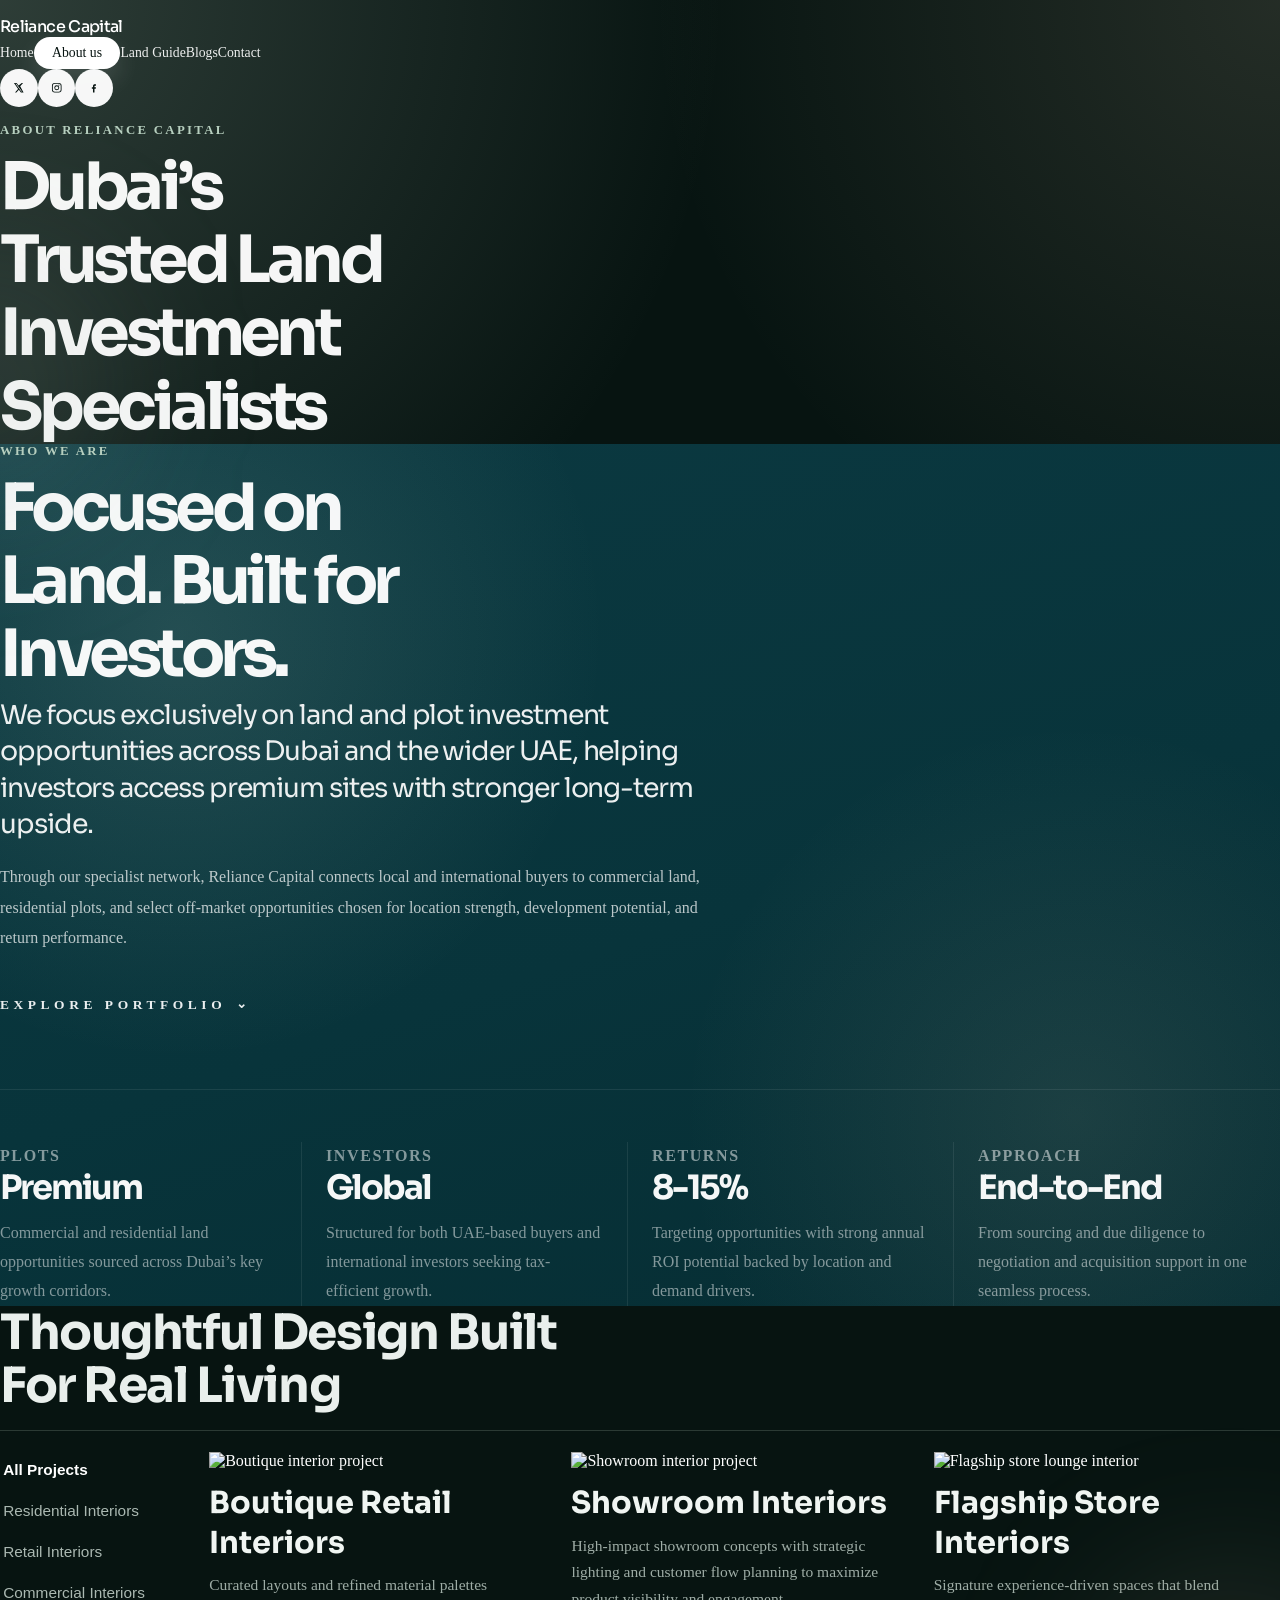
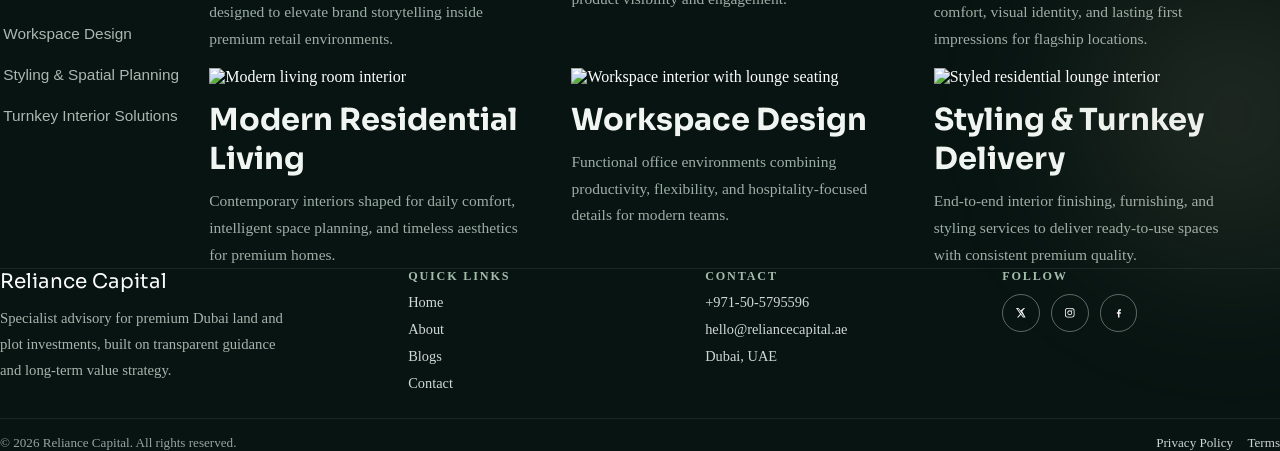
==== commit 15c54e37: "Update branding from The Green Ventures to Reliance Capital across all HTML files and adjust contact" ====
--- a/about.html
+++ b/about.html
@@ -3,10 +3,10 @@
   <head>
     <meta charset="UTF-8" />
     <meta name="viewport" content="width=device-width, initial-scale=1.0" />
-    <title>About Us | The Green Ventures</title>
+    <title>About Us | Reliance Capital</title>
     <meta
       name="description"
-      content="Learn about The Green Ventures and our specialist approach to premium Dubai land and plot investment."
+      content="Learn about Reliance Capital and our specialist approach to premium Dubai land and plot investment."
     />
     <link rel="preconnect" href="https://fonts.googleapis.com" />
     <link rel="preconnect" href="https://fonts.gstatic.com" crossorigin />
@@ -45,7 +45,7 @@
       <header class="site-header">
         <div class="header-bar mx-auto grid max-w-[1480px] grid-cols-[1fr_auto] items-center gap-4 px-5 py-6 md:px-8 xl:grid-cols-[1fr_auto_1fr] xl:px-12">
           <a href="index.html" class="logo-wrap">
-            <span class="logo-mark">TheGreenVentures</span>
+            <span class="logo-mark">Reliance Capital</span>
           </a>
 
           <nav class="nav-panel hidden items-center justify-center gap-6 xl:flex">
@@ -106,7 +106,7 @@
       <main>
         <section class="px-5 pb-10 pt-12 md:px-8 xl:px-12">
           <div class="mx-auto max-w-[1480px]">
-            <p class="section-kicker">About The Green Ventures</p>
+            <p class="section-kicker">About Reliance Capital</p>
             <h1 class="about-title">Dubai’s Trusted Land Investment Specialists</h1>
           </div>
         </section>
@@ -124,7 +124,7 @@
                   helping investors access premium sites with stronger long-term upside.
                 </p>
                 <p class="section-copy">
-                  Through our specialist network, Green Ventures connects local and international buyers to commercial
+                  Through our specialist network, Reliance Capital connects local and international buyers to commercial
                   land, residential plots, and select off-market opportunities chosen for location strength,
                   development potential, and return performance.
                 </p>
@@ -254,7 +254,7 @@
         <div class="mx-auto max-w-[1480px]">
           <div class="footer-top">
             <div>
-              <p class="footer-brand">TheGreenVentures</p>
+              <p class="footer-brand">Reliance Capital</p>
               <p class="footer-tagline">
                 Specialist advisory for premium Dubai land and plot investments, built on transparent guidance and
                 long-term value strategy.
@@ -272,7 +272,7 @@
             <div class="footer-contact">
               <p>Contact</p>
               <a href="tel:+971505795596">+971-50-5795596</a>
-              <a href="mailto:hello@thegreenventures.ae">hello@thegreenventures.ae</a>
+              <a href="mailto:hello@reliancecapital.ae">hello@reliancecapital.ae</a>
               <span>Dubai, UAE</span>
             </div>
 
@@ -305,7 +305,7 @@
           </div>
 
           <div class="footer-bottom">
-            <p>© 2026 TheGreenVentures. All rights reserved.</p>
+            <p>© 2026 Reliance Capital. All rights reserved.</p>
             <div>
               <a href="privacy.html">Privacy Policy</a>
               <a href="terms.html">Terms</a>
--- a/assets/css/styles.css
+++ b/assets/css/styles.css
@@ -76,10 +76,6 @@
     padding 220ms ease;
 }
 
-.site-header.is-scrolled {
-  backdrop-filter: blur(18px);
-  background: linear-gradient(180deg, rgba(8, 19, 16, 0.24), rgba(8, 19, 16, 0.08));
-}
 
 .header-bar {
   position: relative;
@@ -88,10 +84,6 @@
   transition: padding 220ms ease;
 }
 
-.site-header.is-scrolled .header-bar {
-  padding-top: 0.5rem;
-  padding-bottom: 0.5rem;
-}
 
 .logo-wrap {
   display: inline-flex;
